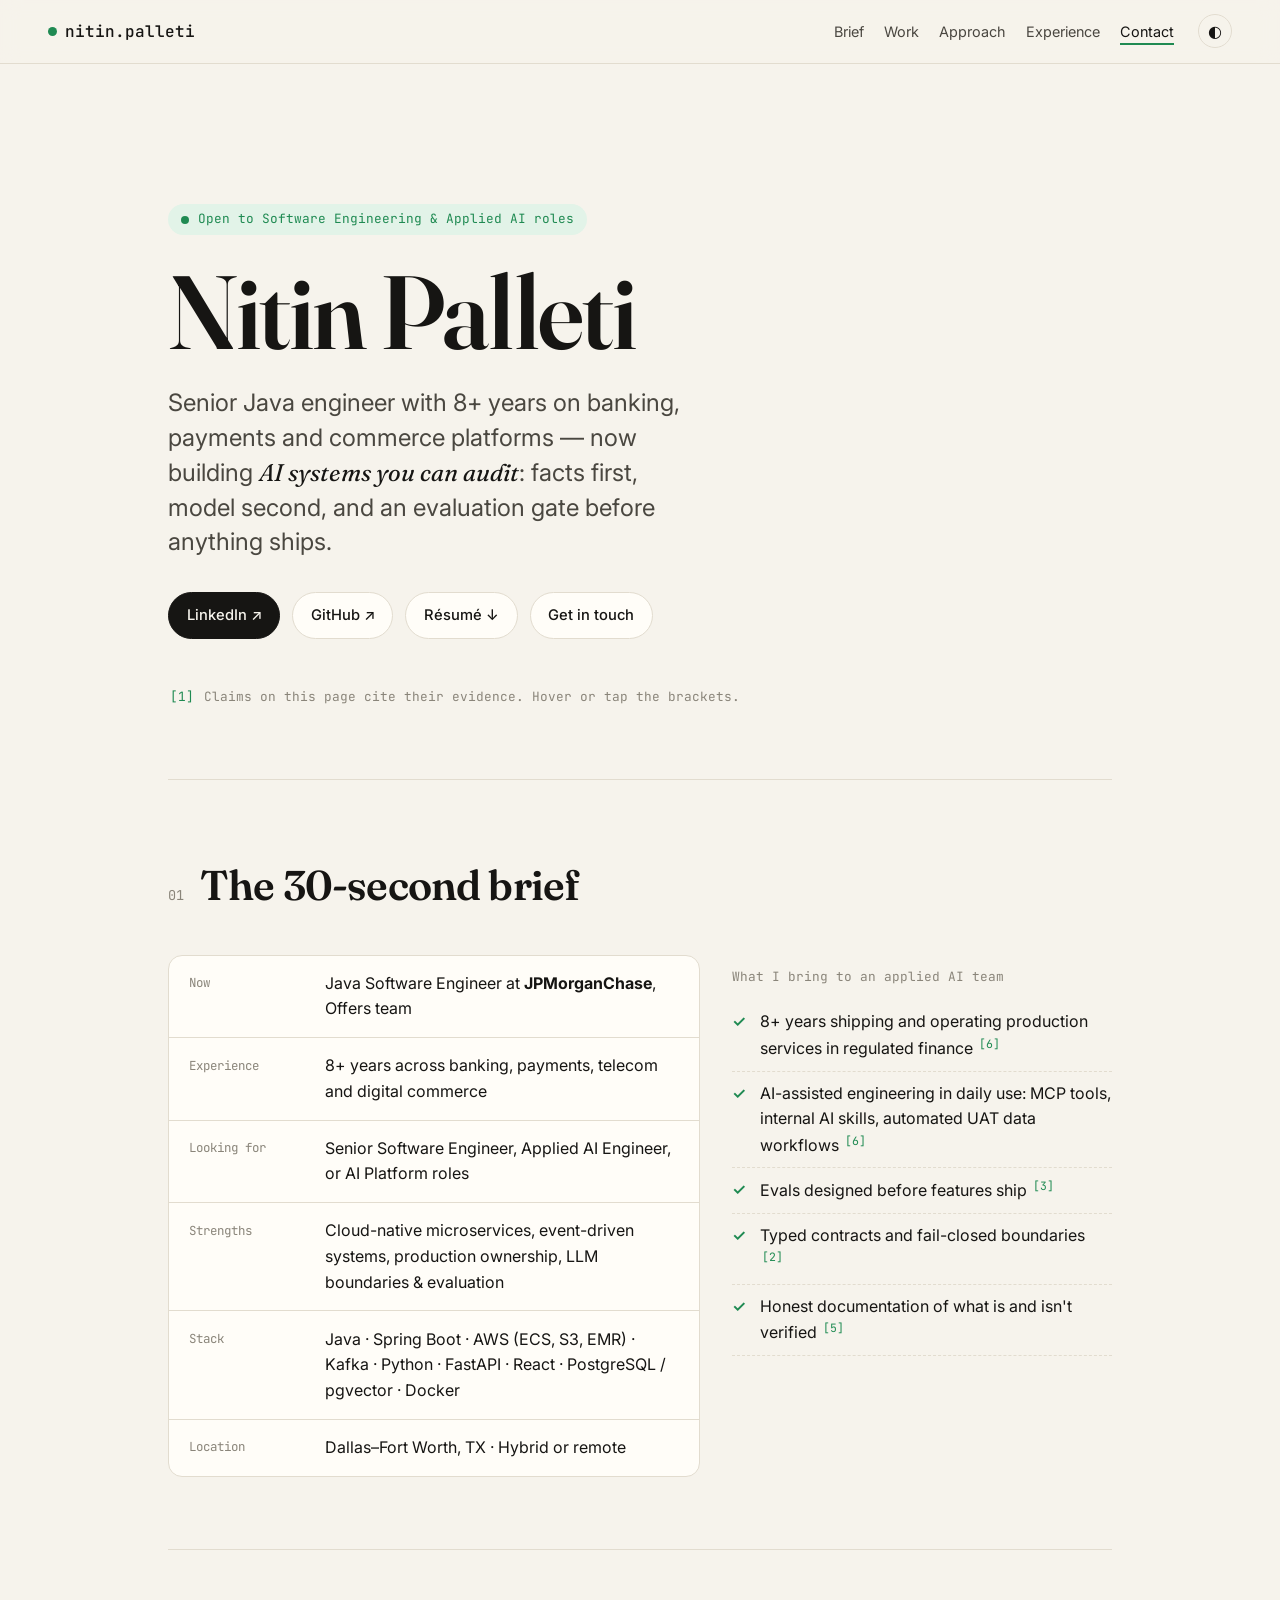
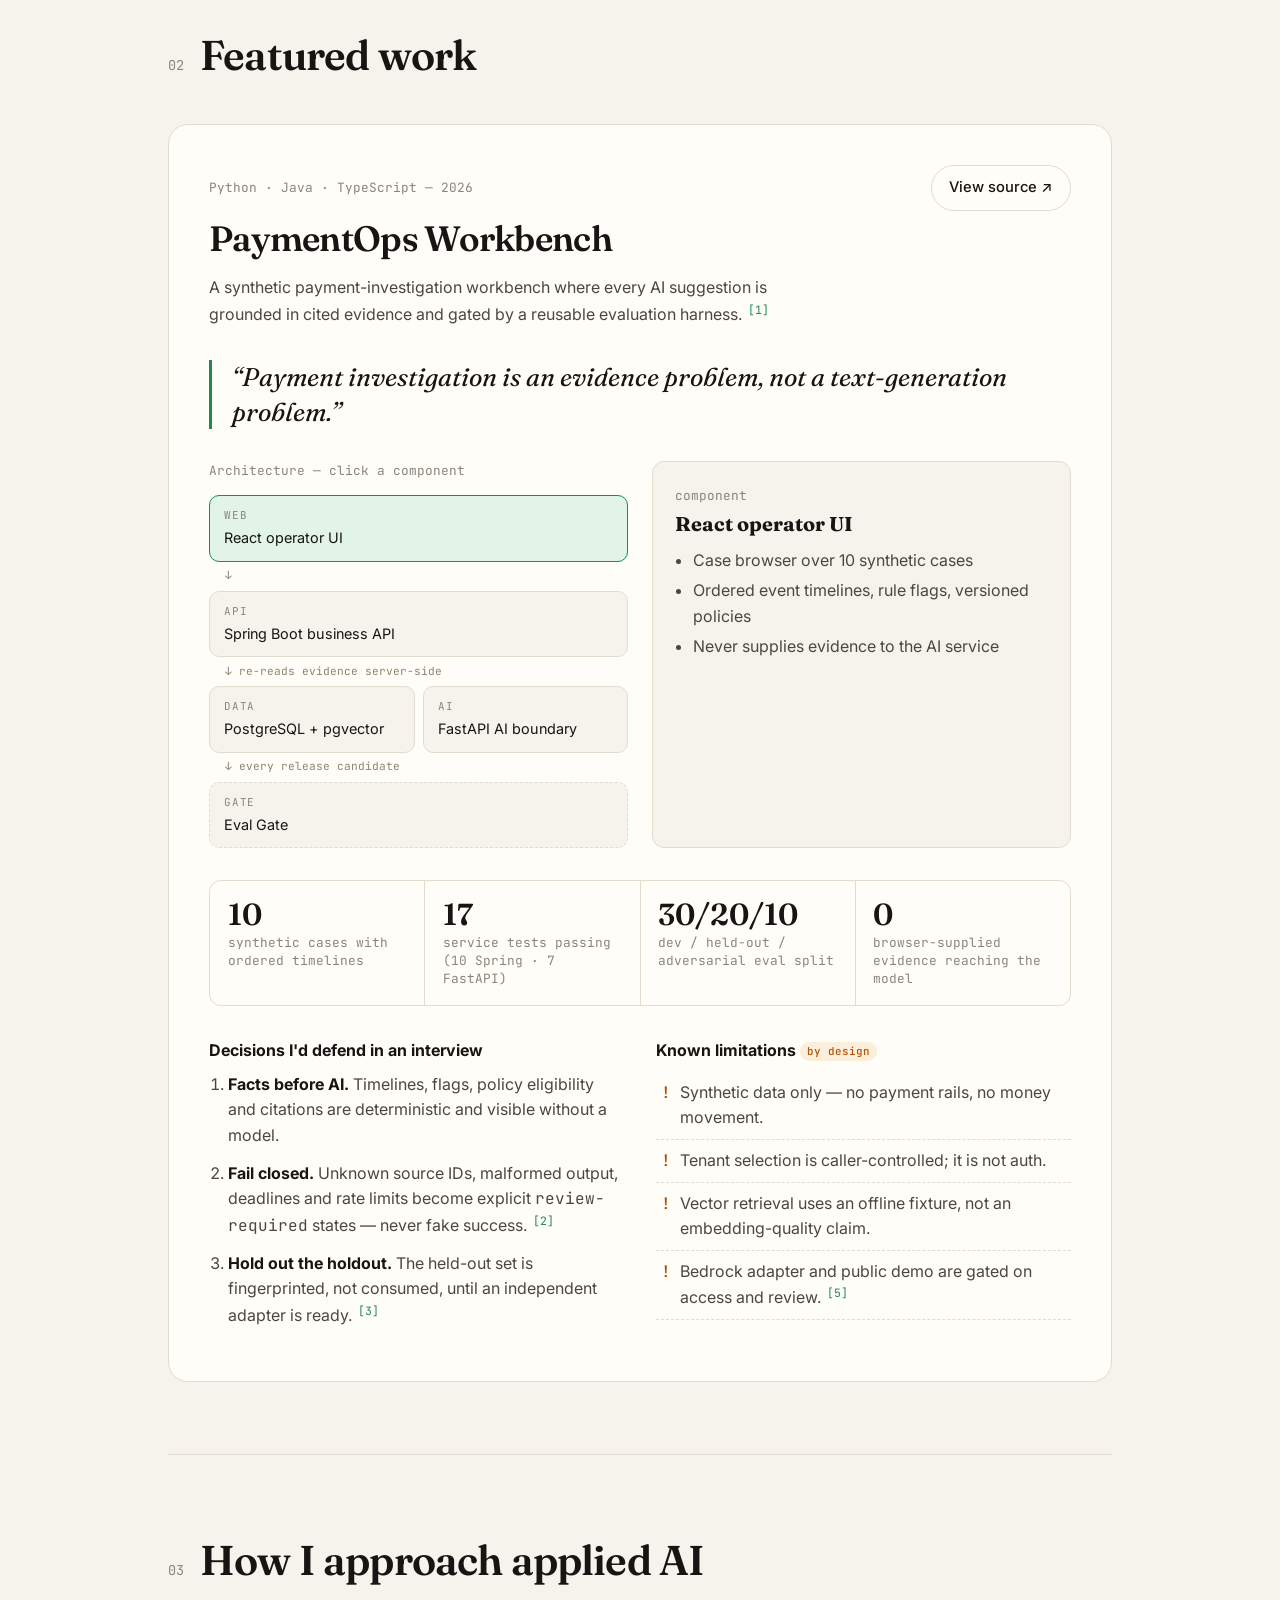
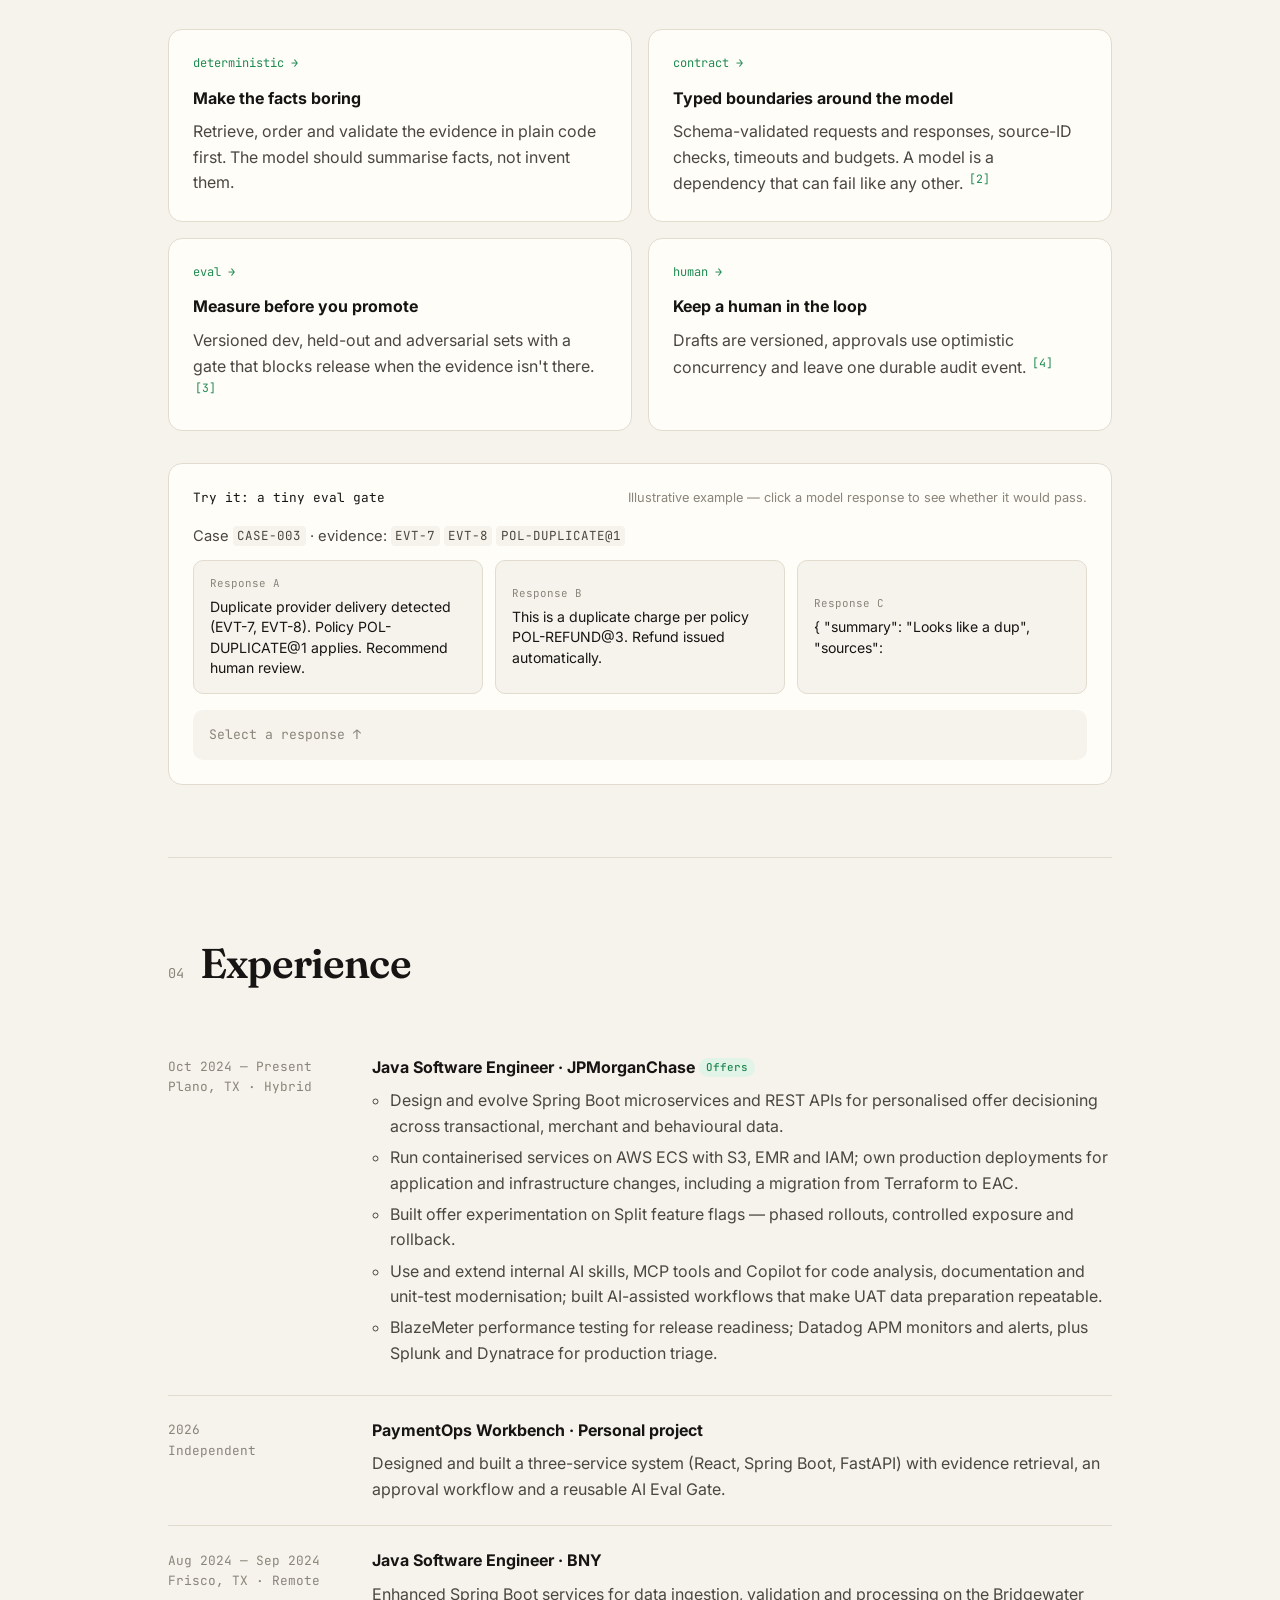
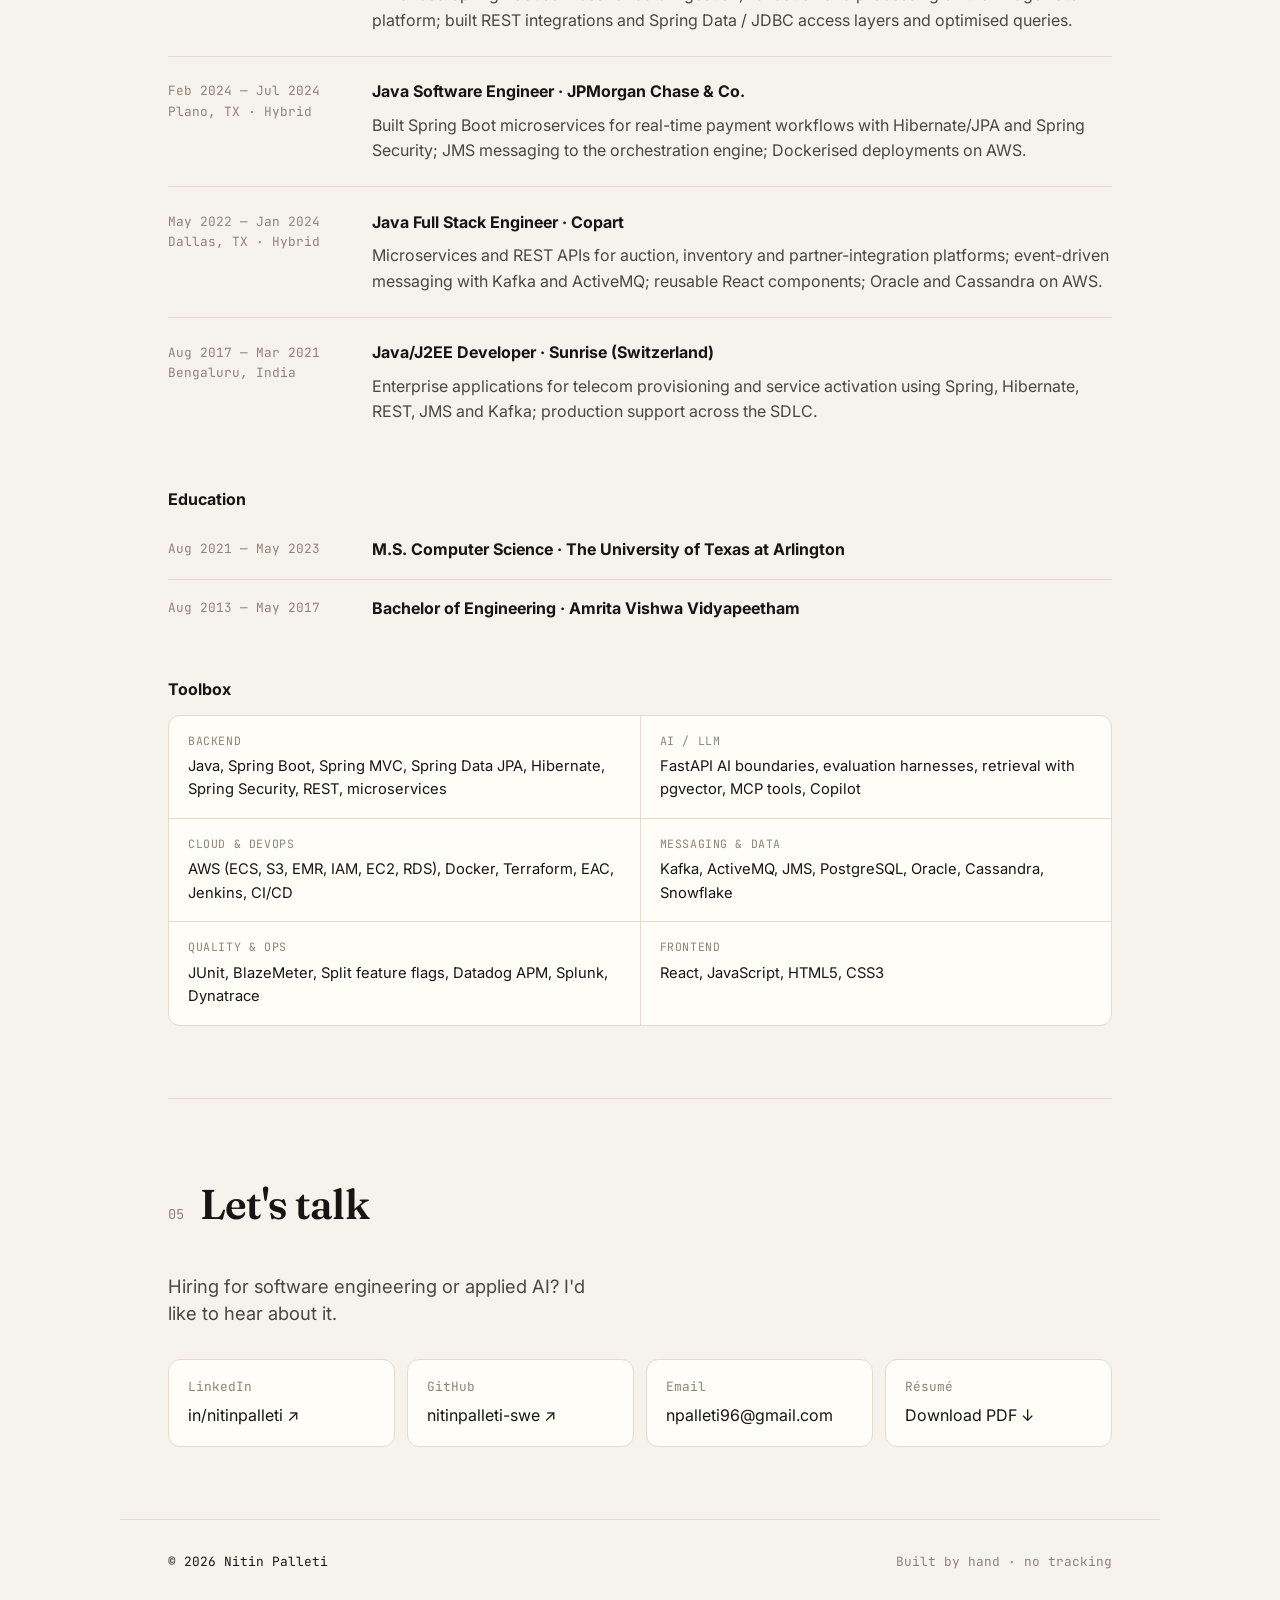
==== portfolio/index.html @ eaa18e77 "Step 1: FastAPI scaffold serving the portfolio" ====
<!doctype html>
<html lang="en">
<head>
  <meta charset="utf-8" />
  <meta name="viewport" content="width=device-width, initial-scale=1" />
  <title>Nitin Palleti — Senior Software Engineer · Applied AI</title>
  <meta name="description" content="Nitin Palleti — senior Java engineer (8+ years, banking and payments) building evidence-grounded, evaluated AI systems." />
  <link rel="preconnect" href="https://fonts.googleapis.com" />
  <link rel="preconnect" href="https://fonts.gstatic.com" crossorigin />
  <link href="https://fonts.googleapis.com/css2?family=Fraunces:opsz,wght@9..144,400;9..144,600&family=Inter:wght@400;500;600&family=JetBrains+Mono:wght@400;500&display=swap" rel="stylesheet" />
  <link rel="stylesheet" href="styles.css" />
  <link rel="icon" href="data:image/svg+xml,<svg xmlns='http://www.w3.org/2000/svg' viewBox='0 0 32 32'><rect width='32' height='32' rx='7' fill='%23161513'/><text x='16' y='22' font-family='monospace' font-size='15' text-anchor='middle' fill='%2357c785'>np</text></svg>" />
</head>
<body>
  <header class="topbar">
    <a class="brand" href="#top"><span class="dot"></span>nitin.palleti</a>
    <nav class="nav">
      <a href="#brief">Brief</a>
      <a href="#work">Work</a>
      <a href="#approach">Approach</a>
      <a href="#experience">Experience</a>
      <a href="#contact">Contact</a>
    </nav>
    <button class="theme" id="themeBtn" aria-label="Toggle colour theme">◐</button>
  </header>

  <main id="top">
    <!-- ───────── HERO ───────── -->
    <section class="hero">
      <p class="eyebrow mono"><span class="pulse"></span> Open to Software Engineering &amp; Applied AI roles</p>
      <h1>Nitin Palleti</h1>
      <p class="lede">
        Senior Java engineer with 8+ years on banking, payments and commerce platforms —
        now building <em>AI systems you can audit</em>: facts first, model second,
        and an evaluation gate before anything ships.
      </p>
      <div class="cta">
        <a class="btn primary" href="https://www.linkedin.com/in/nitinpalleti/" target="_blank" rel="noopener">LinkedIn ↗</a>
        <a class="btn" href="https://github.com/nitinpalleti-swe" target="_blank" rel="noopener">GitHub ↗</a>
        <a class="btn" href="resume.pdf" target="_blank" rel="noopener">Résumé ↓</a>
        <a class="btn" href="#contact">Get in touch</a>
      </div>

      <div class="claims-note mono">
        <span class="cite-demo">[1]</span> Claims on this page cite their evidence. Hover or tap the brackets.
      </div>
    </section>

    <!-- ───────── RECRUITER BRIEF ───────── -->
    <section id="brief" class="block">
      <div class="block-head">
        <span class="num mono">01</span>
        <h2>The 30-second brief</h2>
      </div>
      <div class="brief">
        <dl>
          <div><dt>Now</dt><dd>Java Software Engineer at <strong>JPMorganChase</strong>, Offers team</dd></div>
          <div><dt>Experience</dt><dd>8+ years across banking, payments, telecom and digital commerce</dd></div>
          <div><dt>Looking for</dt><dd>Senior Software Engineer, Applied AI Engineer, or AI Platform roles</dd></div>
          <div><dt>Strengths</dt><dd>Cloud-native microservices, event-driven systems, production ownership, LLM boundaries &amp; evaluation</dd></div>
          <div><dt>Stack</dt><dd>Java · Spring Boot · AWS (ECS, S3, EMR) · Kafka · Python · FastAPI · React · PostgreSQL / pgvector · Docker</dd></div>
          <div><dt>Location</dt><dd>Dallas–Fort Worth, TX · Hybrid or remote</dd></div>
        </dl>
        <div class="brief-side">
          <p class="mono small muted">What I bring to an applied AI team</p>
          <ul class="checks">
            <li>8+ years shipping and operating production services in regulated finance <a class="cite" data-cite="6">[6]</a></li>
            <li>AI-assisted engineering in daily use: MCP tools, internal AI skills, automated UAT data workflows <a class="cite" data-cite="6">[6]</a></li>
            <li>Evals designed before features ship <a class="cite" data-cite="3">[3]</a></li>
            <li>Typed contracts and fail-closed boundaries <a class="cite" data-cite="2">[2]</a></li>
            <li>Honest documentation of what is and isn't verified <a class="cite" data-cite="5">[5]</a></li>
          </ul>
        </div>
      </div>
    </section>

    <!-- ───────── FEATURED WORK ───────── -->
    <section id="work" class="block">
      <div class="block-head">
        <span class="num mono">02</span>
        <h2>Featured work</h2>
      </div>

      <article class="project">
        <div class="project-top">
          <div>
            <p class="mono small muted">Python · Java · TypeScript — 2026</p>
            <h3>PaymentOps Workbench</h3>
            <p class="project-sub">
              A synthetic payment-investigation workbench where every AI suggestion is grounded
              in cited evidence and gated by a reusable evaluation harness.
              <a class="cite" data-cite="1">[1]</a>
            </p>
          </div>
          <a class="btn" href="https://github.com/nitinpalleti-swe/paymentops-workbench" target="_blank" rel="noopener">View source ↗</a>
        </div>

        <blockquote class="pull">
          “Payment investigation is an evidence problem, not a text-generation problem.”
        </blockquote>

        <!-- Interactive architecture -->
        <div class="arch">
          <div class="arch-diagram" role="tablist" aria-label="Architecture components">
            <p class="mono small muted arch-label">Architecture — click a component</p>
            <button class="node active" data-node="ui" role="tab"><span class="mono k">web</span>React operator UI</button>
            <span class="wire" aria-hidden="true">↓</span>
            <button class="node" data-node="api" role="tab"><span class="mono k">api</span>Spring Boot business API</button>
            <span class="wire" aria-hidden="true">↓ re-reads evidence server-side</span>
            <div class="pair">
              <button class="node" data-node="db" role="tab"><span class="mono k">data</span>PostgreSQL + pgvector</button>
              <button class="node" data-node="ai" role="tab"><span class="mono k">ai</span>FastAPI AI boundary</button>
            </div>
            <span class="wire" aria-hidden="true">↓ every release candidate</span>
            <button class="node gate" data-node="eval" role="tab"><span class="mono k">gate</span>Eval Gate</button>
          </div>
          <div class="arch-detail" id="archDetail" aria-live="polite"></div>
        </div>

        <!-- Metrics -->
        <div class="metrics">
          <div class="metric"><span class="big">10</span><span class="mono small">synthetic cases with ordered timelines</span></div>
          <div class="metric"><span class="big">17</span><span class="mono small">service tests passing (10 Spring · 7 FastAPI)</span></div>
          <div class="metric"><span class="big">30/20/10</span><span class="mono small">dev / held-out / adversarial eval split</span></div>
          <div class="metric"><span class="big">0</span><span class="mono small">browser-supplied evidence reaching the model</span></div>
        </div>

        <div class="two-col">
          <div>
            <h4>Decisions I'd defend in an interview</h4>
            <ol class="decisions">
              <li><strong>Facts before AI.</strong> Timelines, flags, policy eligibility and citations are deterministic and visible without a model.</li>
              <li><strong>Fail closed.</strong> Unknown source IDs, malformed output, deadlines and rate limits become explicit <span class="mono">review-required</span> states — never fake success. <a class="cite" data-cite="2">[2]</a></li>
              <li><strong>Hold out the holdout.</strong> The held-out set is fingerprinted, not consumed, until an independent adapter is ready. <a class="cite" data-cite="3">[3]</a></li>
            </ol>
          </div>
          <div>
            <h4>Known limitations <span class="tag">by design</span></h4>
            <ul class="limits">
              <li>Synthetic data only — no payment rails, no money movement.</li>
              <li>Tenant selection is caller-controlled; it is not auth.</li>
              <li>Vector retrieval uses an offline fixture, not an embedding-quality claim.</li>
              <li>Bedrock adapter and public demo are gated on access and review. <a class="cite" data-cite="5">[5]</a></li>
            </ul>
          </div>
        </div>
      </article>
    </section>

    <!-- ───────── APPROACH ───────── -->
    <section id="approach" class="block">
      <div class="block-head">
        <span class="num mono">03</span>
        <h2>How I approach applied AI</h2>
      </div>
      <div class="principles">
        <div class="principle">
          <span class="mono step">deterministic → </span>
          <h4>Make the facts boring</h4>
          <p>Retrieve, order and validate the evidence in plain code first. The model should summarise facts, not invent them.</p>
        </div>
        <div class="principle">
          <span class="mono step">contract → </span>
          <h4>Typed boundaries around the model</h4>
          <p>Schema-validated requests and responses, source-ID checks, timeouts and budgets. A model is a dependency that can fail like any other. <a class="cite" data-cite="2">[2]</a></p>
        </div>
        <div class="principle">
          <span class="mono step">eval → </span>
          <h4>Measure before you promote</h4>
          <p>Versioned dev, held-out and adversarial sets with a gate that blocks release when the evidence isn't there. <a class="cite" data-cite="3">[3]</a></p>
        </div>
        <div class="principle">
          <span class="mono step">human → </span>
          <h4>Keep a human in the loop</h4>
          <p>Drafts are versioned, approvals use optimistic concurrency and leave one durable audit event. <a class="cite" data-cite="4">[4]</a></p>
        </div>
      </div>

      <div class="gate-demo">
        <div class="gate-head">
          <p class="mono small">Try it: a tiny eval gate</p>
          <p class="small muted">Illustrative example — click a model response to see whether it would pass.</p>
        </div>
        <div class="gate-cases" id="gateCases"></div>
        <div class="gate-result mono" id="gateResult">Select a response ↑</div>
      </div>
    </section>

    <!-- ───────── EXPERIENCE ───────── -->
    <section id="experience" class="block">
      <div class="block-head">
        <span class="num mono">04</span>
        <h2>Experience</h2>
      </div>
      <ol class="timeline">
        <li>
          <span class="when mono">Oct 2024 — Present<br><span class="muted">Plano, TX · Hybrid</span></span>
          <div>
            <h4>Java Software Engineer · JPMorganChase <span class="role-tag">Offers</span></h4>
            <ul class="bullets">
              <li>Design and evolve Spring Boot microservices and REST APIs for personalised offer decisioning across transactional, merchant and behavioural data.</li>
              <li>Run containerised services on AWS ECS with S3, EMR and IAM; own production deployments for application and infrastructure changes, including a migration from Terraform to EAC.</li>
              <li>Built offer experimentation on Split feature flags — phased rollouts, controlled exposure and rollback.</li>
              <li>Use and extend internal AI skills, MCP tools and Copilot for code analysis, documentation and unit-test modernisation; built AI-assisted workflows that make UAT data preparation repeatable.</li>
              <li>BlazeMeter performance testing for release readiness; Datadog APM monitors and alerts, plus Splunk and Dynatrace for production triage.</li>
            </ul>
          </div>
        </li>
        <li>
          <span class="when mono">2026<br><span class="muted">Independent</span></span>
          <div>
            <h4>PaymentOps Workbench · Personal project</h4>
            <p>Designed and built a three-service system (React, Spring Boot, FastAPI) with evidence retrieval, an approval workflow and a reusable AI Eval Gate.</p>
          </div>
        </li>
        <li>
          <span class="when mono">Aug 2024 — Sep 2024<br><span class="muted">Frisco, TX · Remote</span></span>
          <div>
            <h4>Java Software Engineer · BNY</h4>
            <p>Enhanced Spring Boot services for data ingestion, validation and processing on the Bridgewater platform; built REST integrations and Spring Data / JDBC access layers and optimised queries.</p>
          </div>
        </li>
        <li>
          <span class="when mono">Feb 2024 — Jul 2024<br><span class="muted">Plano, TX · Hybrid</span></span>
          <div>
            <h4>Java Software Engineer · JPMorgan Chase &amp; Co.</h4>
            <p>Built Spring Boot microservices for real-time payment workflows with Hibernate/JPA and Spring Security; JMS messaging to the orchestration engine; Dockerised deployments on AWS.</p>
          </div>
        </li>
        <li>
          <span class="when mono">May 2022 — Jan 2024<br><span class="muted">Dallas, TX · Hybrid</span></span>
          <div>
            <h4>Java Full Stack Engineer · Copart</h4>
            <p>Microservices and REST APIs for auction, inventory and partner-integration platforms; event-driven messaging with Kafka and ActiveMQ; reusable React components; Oracle and Cassandra on AWS.</p>
          </div>
        </li>
        <li>
          <span class="when mono">Aug 2017 — Mar 2021<br><span class="muted">Bengaluru, India</span></span>
          <div>
            <h4>Java/J2EE Developer · Sunrise (Switzerland)</h4>
            <p>Enterprise applications for telecom provisioning and service activation using Spring, Hibernate, REST, JMS and Kafka; production support across the SDLC.</p>
          </div>
        </li>
      </ol>

      <div class="toolbox edu">
        <h4>Education</h4>
        <ol class="timeline">
          <li>
            <span class="when mono">Aug 2021 — May 2023</span>
            <div>
              <h4>M.S. Computer Science · The University of Texas at Arlington</h4>
            </div>
          </li>
          <li>
            <span class="when mono">Aug 2013 — May 2017</span>
            <div>
              <h4>Bachelor of Engineering · Amrita Vishwa Vidyapeetham</h4>
            </div>
          </li>
        </ol>
      </div>

      <div class="toolbox">
        <h4>Toolbox</h4>
        <dl>
          <div><dt>Backend</dt><dd>Java, Spring Boot, Spring MVC, Spring Data JPA, Hibernate, Spring Security, REST, microservices</dd></div>
          <div><dt>AI / LLM</dt><dd>FastAPI AI boundaries, evaluation harnesses, retrieval with pgvector, MCP tools, Copilot</dd></div>
          <div><dt>Cloud &amp; DevOps</dt><dd>AWS (ECS, S3, EMR, IAM, EC2, RDS), Docker, Terraform, EAC, Jenkins, CI/CD</dd></div>
          <div><dt>Messaging &amp; data</dt><dd>Kafka, ActiveMQ, JMS, PostgreSQL, Oracle, Cassandra, Snowflake</dd></div>
          <div><dt>Quality &amp; ops</dt><dd>JUnit, BlazeMeter, Split feature flags, Datadog APM, Splunk, Dynatrace</dd></div>
          <div><dt>Frontend</dt><dd>React, JavaScript, HTML5, CSS3</dd></div>
        </dl>
      </div>
    </section>

    <!-- ───────── CONTACT ───────── -->
    <section id="contact" class="block contact">
      <div class="block-head">
        <span class="num mono">05</span>
        <h2>Let's talk</h2>
      </div>
      <p class="lede small-lede">Hiring for software engineering or applied AI? I'd like to hear about it.</p>
      <div class="contact-grid">
        <a class="contact-card" href="https://www.linkedin.com/in/nitinpalleti/" target="_blank" rel="noopener">
          <span class="mono small muted">LinkedIn</span><span>in/nitinpalleti ↗</span>
        </a>
        <a class="contact-card" href="https://github.com/nitinpalleti-swe" target="_blank" rel="noopener">
          <span class="mono small muted">GitHub</span><span>nitinpalleti-swe ↗</span>
        </a>
        <a class="contact-card" href="mailto:npalleti96@gmail.com">
          <span class="mono small muted">Email</span><span>npalleti96@gmail.com</span>
        </a>
        <a class="contact-card" href="resume.pdf" target="_blank" rel="noopener">
          <span class="mono small muted">Résumé</span><span>Download PDF ↓</span>
        </a>
      </div>
    </section>
  </main>

  <footer class="foot mono small">
    <span>© 2026 Nitin Palleti</span>
    <span class="muted">Built by hand · no tracking</span>
  </footer>

  <!-- citation popover -->
  <div class="pop" id="pop" role="tooltip" hidden></div>

  <script src="main.js"></script>
</body>
</html>
---- portfolio/styles.css ----
:root {
  --bg: #f6f3ec;
  --surface: #fffdf8;
  --ink: #161513;
  --ink-2: #4a4740;
  --muted: #8a857a;
  --line: #e2dccf;
  --accent: #1f8a52;
  --accent-soft: #e2f3e8;
  --warn: #b45309;
  --warn-soft: #fbeedb;
  --fail: #b42318;
  --fail-soft: #fbe4e1;
  --serif: "Fraunces", Georgia, serif;
  --sans: "Inter", system-ui, -apple-system, sans-serif;
  --mono: "JetBrains Mono", ui-monospace, Menlo, monospace;
  --radius: 14px;
  color-scheme: light;
}
@media (prefers-color-scheme: dark) {
  :root:not([data-theme="light"]) {
    --bg: #11110f; --surface: #1a1a17; --ink: #f1ede4; --ink-2: #c4beb1; --muted: #8b867b;
    --line: #2c2b27; --accent: #57c785; --accent-soft: #15301f; --warn: #f0a24b; --warn-soft: #33240f;
    --fail: #f2766a; --fail-soft: #3a1714; color-scheme: dark;
  }
}
:root[data-theme="dark"] {
  --bg: #11110f; --surface: #1a1a17; --ink: #f1ede4; --ink-2: #c4beb1; --muted: #8b867b;
  --line: #2c2b27; --accent: #57c785; --accent-soft: #15301f; --warn: #f0a24b; --warn-soft: #33240f;
  --fail: #f2766a; --fail-soft: #3a1714; color-scheme: dark;
}

* { box-sizing: border-box; }
html { scroll-behavior: smooth; scroll-padding-top: 80px; }
body {
  margin: 0; background: var(--bg); color: var(--ink);
  font: 16px/1.6 var(--sans); -webkit-font-smoothing: antialiased;
}
a { color: inherit; }
.mono { font-family: var(--mono); }
.small { font-size: 0.8rem; }
.muted { color: var(--muted); }
h1, h2, h3 { font-family: var(--serif); font-weight: 600; letter-spacing: -0.02em; margin: 0; }
h4 { margin: 0 0 .5rem; font-size: 1rem; }

/* top bar */
.topbar {
  position: sticky; top: 0; z-index: 10;
  display: flex; align-items: center; gap: 1.5rem;
  padding: .9rem clamp(16px, 4vw, 48px);
  background: color-mix(in srgb, var(--bg) 85%, transparent);
  backdrop-filter: blur(10px); border-bottom: 1px solid var(--line);
}
.brand { font-family: var(--mono); font-weight: 500; text-decoration: none; display: flex; align-items: center; gap: .5rem; }
.dot { width: 9px; height: 9px; border-radius: 50%; background: var(--accent); }
.nav { display: flex; gap: 1.25rem; margin-left: auto; font-size: .9rem; }
.nav a { text-decoration: none; color: var(--ink-2); }
.nav a:hover, .nav a.on { color: var(--ink); }
.nav a.on { text-decoration: underline; text-decoration-color: var(--accent); text-underline-offset: 6px; text-decoration-thickness: 2px; }
.theme { background: none; border: 1px solid var(--line); color: var(--ink); border-radius: 50%; width: 34px; height: 34px; cursor: pointer; font-size: 1rem; }

main { max-width: 1040px; margin: 0 auto; padding: 0 clamp(16px, 4vw, 48px); }

/* hero */
.hero { padding: clamp(64px, 12vw, 140px) 0 72px; }
.eyebrow { display: inline-flex; align-items: center; gap: .6rem; font-size: .8rem; color: var(--accent); background: var(--accent-soft); padding: .35rem .8rem; border-radius: 99px; margin: 0 0 1.75rem; }
.pulse { width: 8px; height: 8px; border-radius: 50%; background: var(--accent); box-shadow: 0 0 0 0 var(--accent); animation: pulse 2s infinite; }
@keyframes pulse { 70% { box-shadow: 0 0 0 8px transparent; } 100% { box-shadow: 0 0 0 0 transparent; } }
.hero h1 { font-size: clamp(3rem, 9vw, 6.5rem); line-height: .95; }
.lede { font-size: clamp(1.15rem, 2.4vw, 1.5rem); color: var(--ink-2); max-width: 36ch; margin: 1.5rem 0 2rem; line-height: 1.45; }
.lede em { font-family: var(--serif); font-style: italic; color: var(--ink); }
.small-lede { font-size: 1.15rem; margin-top: 0; }
.cta { display: flex; flex-wrap: wrap; gap: .75rem; }
.btn {
  display: inline-flex; align-items: center; padding: .65rem 1.1rem; border-radius: 99px;
  border: 1px solid var(--line); background: var(--surface); text-decoration: none; font-weight: 500; font-size: .92rem;
  transition: transform .15s, border-color .15s; white-space: nowrap;
}
.btn:hover { transform: translateY(-1px); border-color: var(--ink-2); }
.btn.primary { background: var(--ink); color: var(--bg); border-color: var(--ink); }
.claims-note { margin-top: 3rem; font-size: .8rem; color: var(--muted); }
.cite-demo, .cite {
  font-family: var(--mono); font-size: .72em; color: var(--accent); text-decoration: none;
  vertical-align: super; cursor: help; padding: 0 2px; border-radius: 4px;
}
.cite:hover, .cite:focus-visible { background: var(--accent-soft); outline: none; }
.cite-demo { vertical-align: baseline; font-size: 1em; }

/* blocks */
.block { padding: 72px 0; border-top: 1px solid var(--line); }
.block-head { display: flex; align-items: baseline; gap: 1rem; margin-bottom: 2.25rem; }
.block-head h2 { font-size: clamp(1.8rem, 4vw, 2.6rem); }
.num { color: var(--muted); font-size: .85rem; }

/* placeholders — visible locally so you know what to fill in */
.fill { background: var(--warn-soft); color: var(--warn); border-radius: 4px; padding: 0 .3em; outline: 1px dashed var(--warn); outline-offset: 1px; }

/* brief */
.brief { display: grid; grid-template-columns: 1.4fr 1fr; gap: 2rem; }
.brief dl { margin: 0; background: var(--surface); border: 1px solid var(--line); border-radius: var(--radius); }
.brief dl > div { display: grid; grid-template-columns: 120px 1fr; gap: 1rem; padding: .95rem 1.25rem; border-bottom: 1px solid var(--line); }
.brief dl > div:last-child { border-bottom: 0; }
.brief dt { font-family: var(--mono); font-size: .78rem; color: var(--muted); padding-top: .15rem; }
.brief dd { margin: 0; }
.checks { list-style: none; padding: 0; margin: .75rem 0 0; }
.checks li { padding: .55rem 0 .55rem 1.75rem; position: relative; border-bottom: 1px dashed var(--line); }
.checks li::before { content: "✓"; position: absolute; left: 0; color: var(--accent); font-weight: 600; }

/* project */
.project { background: var(--surface); border: 1px solid var(--line); border-radius: calc(var(--radius) + 6px); padding: clamp(20px, 4vw, 40px); }
.project-top { display: flex; justify-content: space-between; gap: 1.5rem; align-items: flex-start; }
.project h3 { font-size: clamp(1.6rem, 3.5vw, 2.2rem); margin: .25rem 0 .5rem; }
.project-sub { color: var(--ink-2); max-width: 60ch; margin: 0; }
.pull { font-family: var(--serif); font-style: italic; font-size: clamp(1.2rem, 2.6vw, 1.6rem); margin: 2rem 0; padding-left: 1.25rem; border-left: 3px solid var(--accent); line-height: 1.35; }

.arch { display: grid; grid-template-columns: 1fr 1fr; gap: 1.5rem; margin: 2rem 0; }
.arch-diagram { display: flex; flex-direction: column; align-items: stretch; gap: .35rem; }
.arch-label { margin: 0 0 .5rem; }
.pair { display: grid; grid-template-columns: 1fr 1fr; gap: .5rem; }
.node {
  font: inherit; font-size: .9rem; text-align: left; cursor: pointer; color: var(--ink);
  background: var(--bg); border: 1px solid var(--line); border-radius: 10px; padding: .7rem .9rem;
  display: flex; flex-direction: column; gap: .1rem; transition: border-color .15s, background .15s;
}
.node .k { font-size: .68rem; color: var(--muted); text-transform: uppercase; letter-spacing: .06em; }
.node:hover { border-color: var(--ink-2); }
.node.active { border-color: var(--accent); background: var(--accent-soft); }
.node.gate { border-style: dashed; }
.wire { font-family: var(--mono); font-size: .7rem; color: var(--muted); padding-left: 1rem; }
.arch-detail { background: var(--bg); border: 1px solid var(--line); border-radius: 12px; padding: 1.25rem 1.4rem; align-self: stretch; }
.arch-detail h4 { font-family: var(--serif); font-size: 1.25rem; }
.arch-detail ul { padding-left: 1.1rem; margin: .5rem 0 0; color: var(--ink-2); }
.arch-detail li { margin: .3rem 0; }

.metrics { display: grid; grid-template-columns: repeat(4, 1fr); gap: 1px; background: var(--line); border: 1px solid var(--line); border-radius: 12px; overflow: hidden; margin: 2rem 0; }
.metric { background: var(--surface); padding: 1.1rem; display: flex; flex-direction: column; gap: .3rem; }
.metric .big { font-family: var(--serif); font-size: 1.9rem; font-weight: 600; line-height: 1; }
.metric .small { color: var(--muted); line-height: 1.4; }

.two-col { display: grid; grid-template-columns: 1fr 1fr; gap: 2rem; }
.decisions { padding-left: 1.2rem; margin: 0; }
.decisions li { margin-bottom: .75rem; color: var(--ink-2); }
.decisions strong { color: var(--ink); }
.limits { list-style: none; padding: 0; margin: 0; }
.limits li { padding: .5rem 0 .5rem 1.5rem; position: relative; color: var(--ink-2); border-bottom: 1px dashed var(--line); }
.limits li::before { content: "!"; position: absolute; left: .3rem; color: var(--warn); font-family: var(--mono); font-weight: 600; }
.tag { font-family: var(--mono); font-size: .68rem; font-weight: 500; background: var(--warn-soft); color: var(--warn); padding: .15rem .45rem; border-radius: 99px; vertical-align: middle; }

.next-slot { margin-top: 1.25rem; border: 1.5px dashed var(--line); border-radius: var(--radius); padding: 1.25rem 1.5rem; color: var(--ink-2); }
.next-slot p { margin: .3rem 0 0; }

/* principles */
.principles { display: grid; grid-template-columns: repeat(2, 1fr); gap: 1rem; }
.principle { background: var(--surface); border: 1px solid var(--line); border-radius: var(--radius); padding: 1.5rem; }
.principle p { margin: 0; color: var(--ink-2); }
.step { font-size: .75rem; color: var(--accent); display: block; margin-bottom: .75rem; }

.gate-demo { margin-top: 2rem; border: 1px solid var(--line); border-radius: var(--radius); background: var(--surface); padding: 1.5rem; }
.gate-head { display: flex; justify-content: space-between; flex-wrap: wrap; gap: .5rem; align-items: baseline; }
.gate-head p { margin: 0; }
.gate-q { margin: 1rem 0 .75rem; font-size: .92rem; color: var(--ink-2); }
.gate-q code { font-family: var(--mono); font-size: .85em; background: var(--bg); padding: .1em .35em; border-radius: 4px; }
.gate-cases { display: grid; grid-template-columns: repeat(3, 1fr); gap: .75rem; }
.case {
  font: inherit; font-size: .88rem; text-align: left; cursor: pointer; color: var(--ink);
  background: var(--bg); border: 1px solid var(--line); border-radius: 10px; padding: .9rem 1rem; line-height: 1.45;
}
.case:hover { border-color: var(--ink-2); }
.case.sel { border-color: var(--ink); }
.case .mono { display: block; font-size: .68rem; color: var(--muted); margin-bottom: .35rem; }
.gate-result { margin-top: 1rem; padding: .9rem 1rem; border-radius: 10px; background: var(--bg); font-size: .82rem; color: var(--muted); min-height: 3rem; }
.gate-result.pass { background: var(--accent-soft); color: var(--accent); }
.gate-result.fail { background: var(--fail-soft); color: var(--fail); }
.gate-result.review { background: var(--warn-soft); color: var(--warn); }

/* timeline */
.timeline { list-style: none; padding: 0; margin: 0; }
.timeline > li { display: grid; grid-template-columns: 180px 1fr; gap: 1.5rem; padding: 1.4rem 0; border-bottom: 1px solid var(--line); }
.timeline > li:last-child { border-bottom: 0; }
.when { font-size: .8rem; color: var(--muted); padding-top: .15rem; }
.timeline p { margin: 0; color: var(--ink-2); }

/* contact */
.contact-grid { display: grid; grid-template-columns: repeat(4, 1fr); gap: .75rem; }
.contact-card {
  display: flex; flex-direction: column; gap: .35rem; padding: 1.1rem 1.2rem; text-decoration: none;
  background: var(--surface); border: 1px solid var(--line); border-radius: 12px; transition: transform .15s, border-color .15s;
}
.contact-card:hover { transform: translateY(-2px); border-color: var(--ink-2); }

.foot { display: flex; justify-content: space-between; max-width: 1040px; margin: 0 auto; padding: 2rem clamp(16px, 4vw, 48px) 3rem; border-top: 1px solid var(--line); }

/* citation popover */
.pop {
  position: absolute; z-index: 50; max-width: 320px; background: var(--ink); color: var(--bg);
  padding: .8rem .95rem; border-radius: 10px; font-size: .82rem; line-height: 1.45; box-shadow: 0 10px 30px rgb(0 0 0 / .2);
}
.pop .mono { font-size: .7rem; opacity: .7; display: block; margin-bottom: .3rem; }
.pop a { color: inherit; text-decoration-color: var(--accent); }

/* reveal */
.reveal { opacity: 0; transform: translateY(14px); transition: opacity .6s ease, transform .6s ease; }
.reveal.in { opacity: 1; transform: none; }
@media (prefers-reduced-motion: reduce) {
  html { scroll-behavior: auto; }
  .reveal { opacity: 1; transform: none; transition: none; }
  .pulse { animation: none; }
}

/* responsive */
@media (max-width: 860px) {
  .brief, .arch, .two-col, .principles { grid-template-columns: 1fr; }
  .metrics, .contact-grid { grid-template-columns: repeat(2, 1fr); }
  .gate-cases { grid-template-columns: 1fr; }
}
@media (max-width: 640px) {
  .nav { display: none; }
  .theme { margin-left: auto; }
  .project-top { flex-direction: column; }
  .brief dl > div { grid-template-columns: 1fr; gap: .2rem; }
  .timeline > li { grid-template-columns: 1fr; gap: .4rem; }
  .pair { grid-template-columns: 1fr; }
}

/* experience details */
.bullets { margin: .4rem 0 0; padding-left: 1.1rem; color: var(--ink-2); }
.bullets li { margin: .35rem 0; }
.role-tag { font-family: var(--mono); font-size: .68rem; font-weight: 500; background: var(--accent-soft); color: var(--accent); padding: .15rem .45rem; border-radius: 99px; vertical-align: middle; }
.toolbox { margin-top: 2.5rem; }
.toolbox dl { margin: .75rem 0 0; display: grid; grid-template-columns: repeat(2, 1fr); gap: 1px; background: var(--line); border: 1px solid var(--line); border-radius: 12px; overflow: hidden; }
.toolbox dl > div { background: var(--surface); padding: 1rem 1.2rem; }
.toolbox dt { font-family: var(--mono); font-size: .72rem; color: var(--muted); text-transform: uppercase; letter-spacing: .05em; margin-bottom: .3rem; }
.toolbox dd { margin: 0; font-size: .92rem; }
@media (max-width: 640px) { .toolbox dl { grid-template-columns: 1fr; } }
.edu .timeline > li { padding: 1rem 0; }
.edu .timeline h4 { margin: 0; }
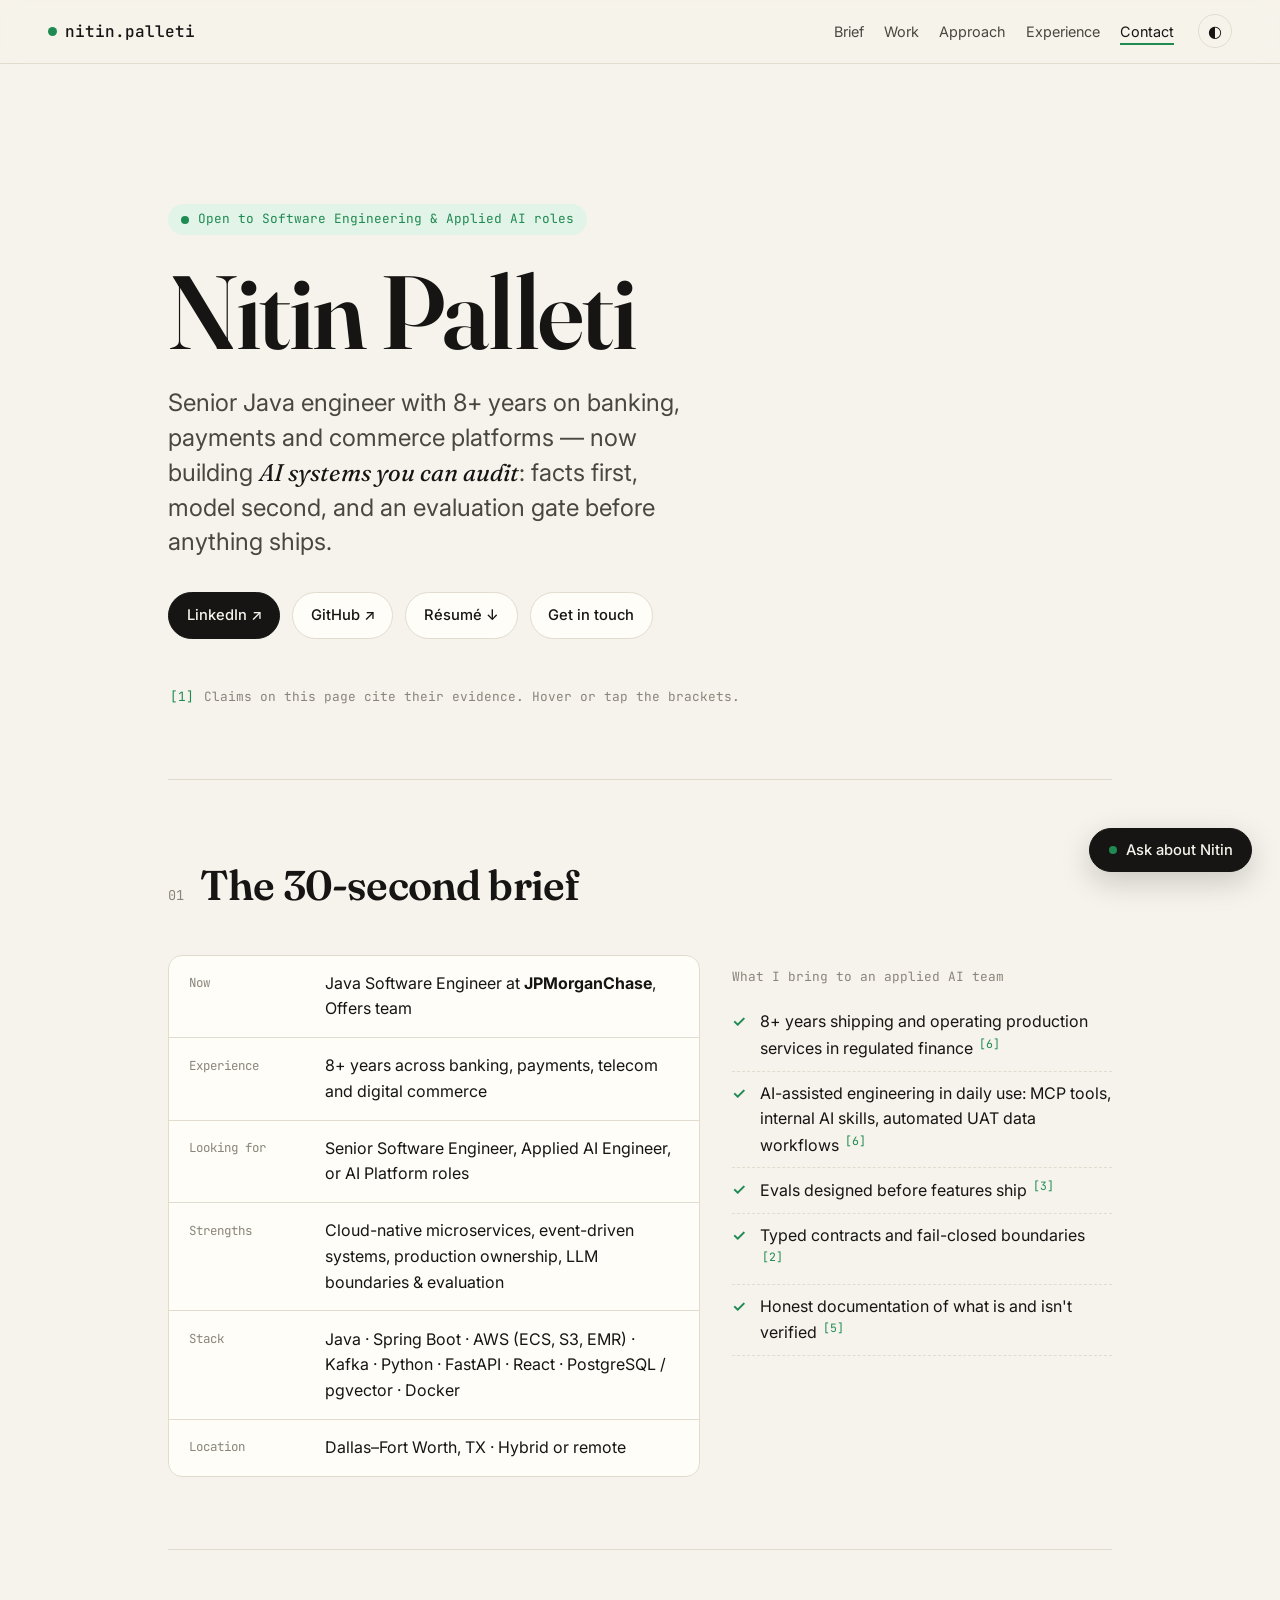
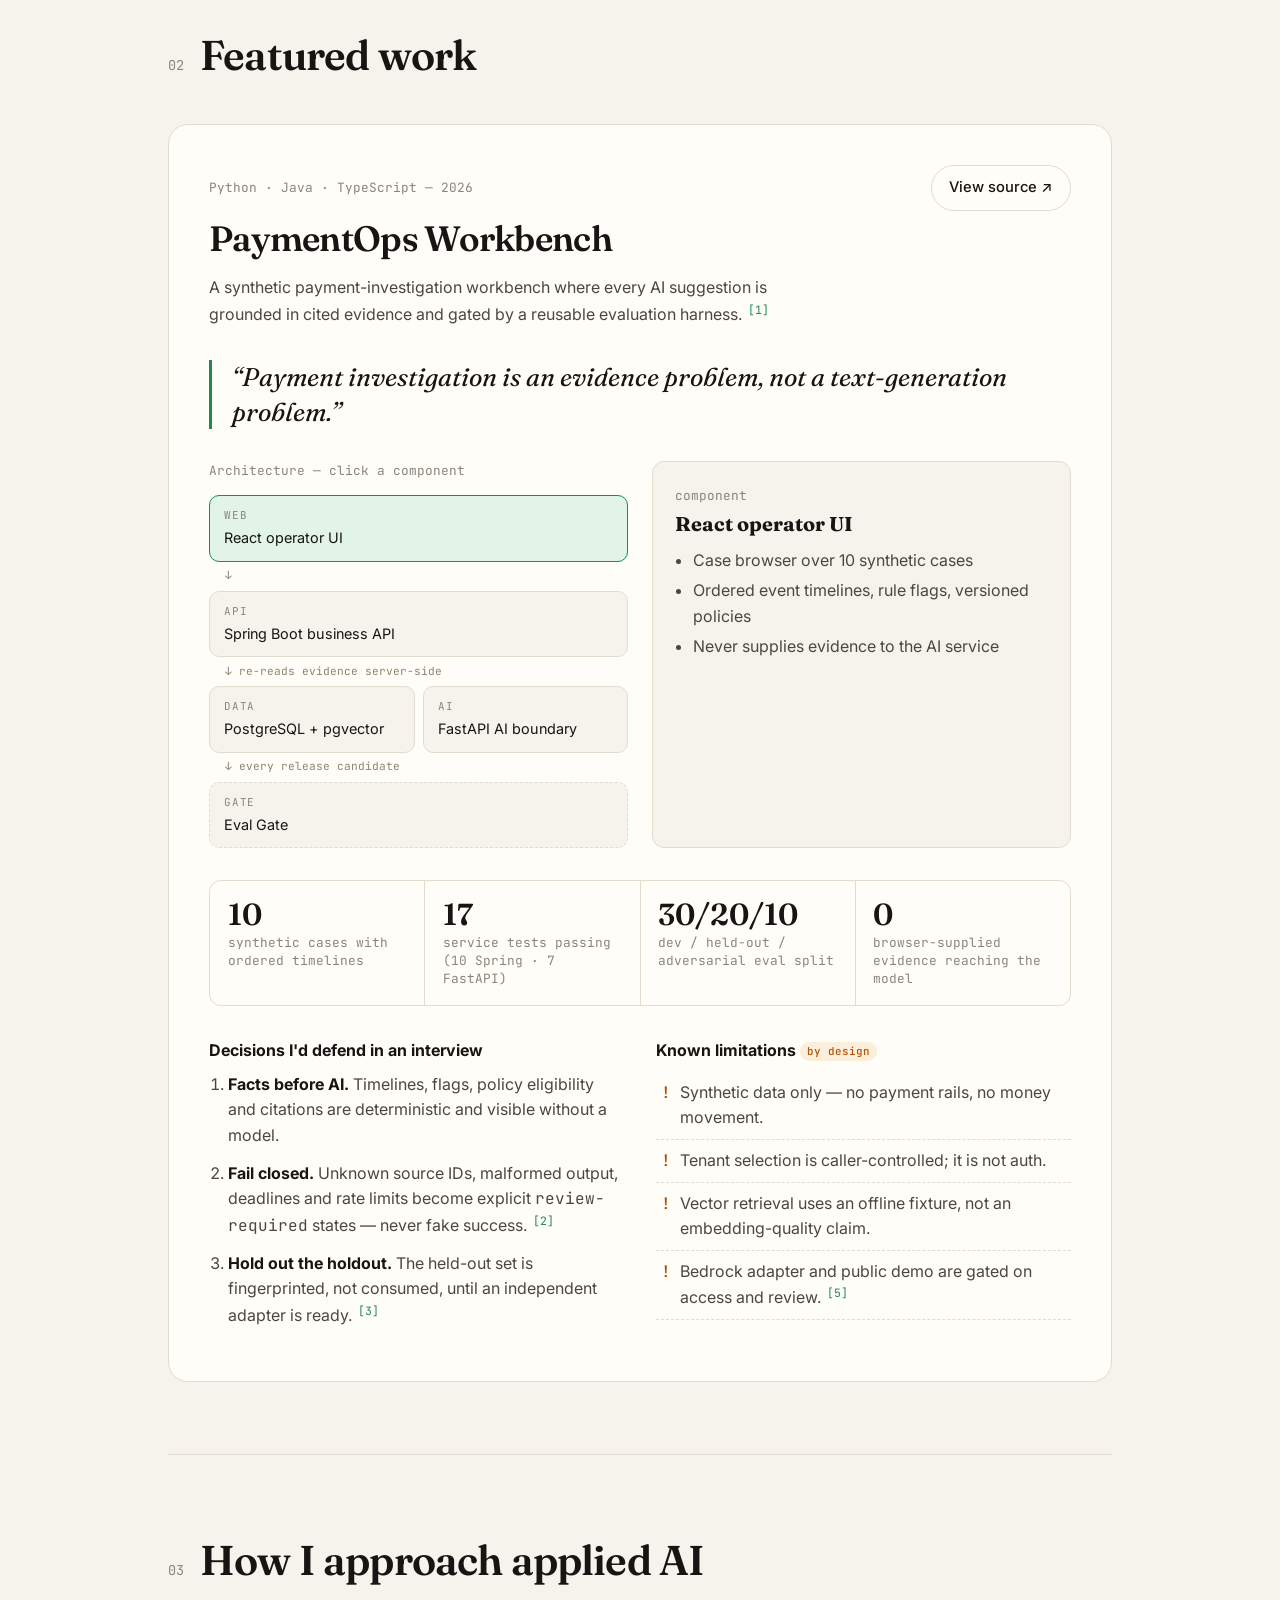
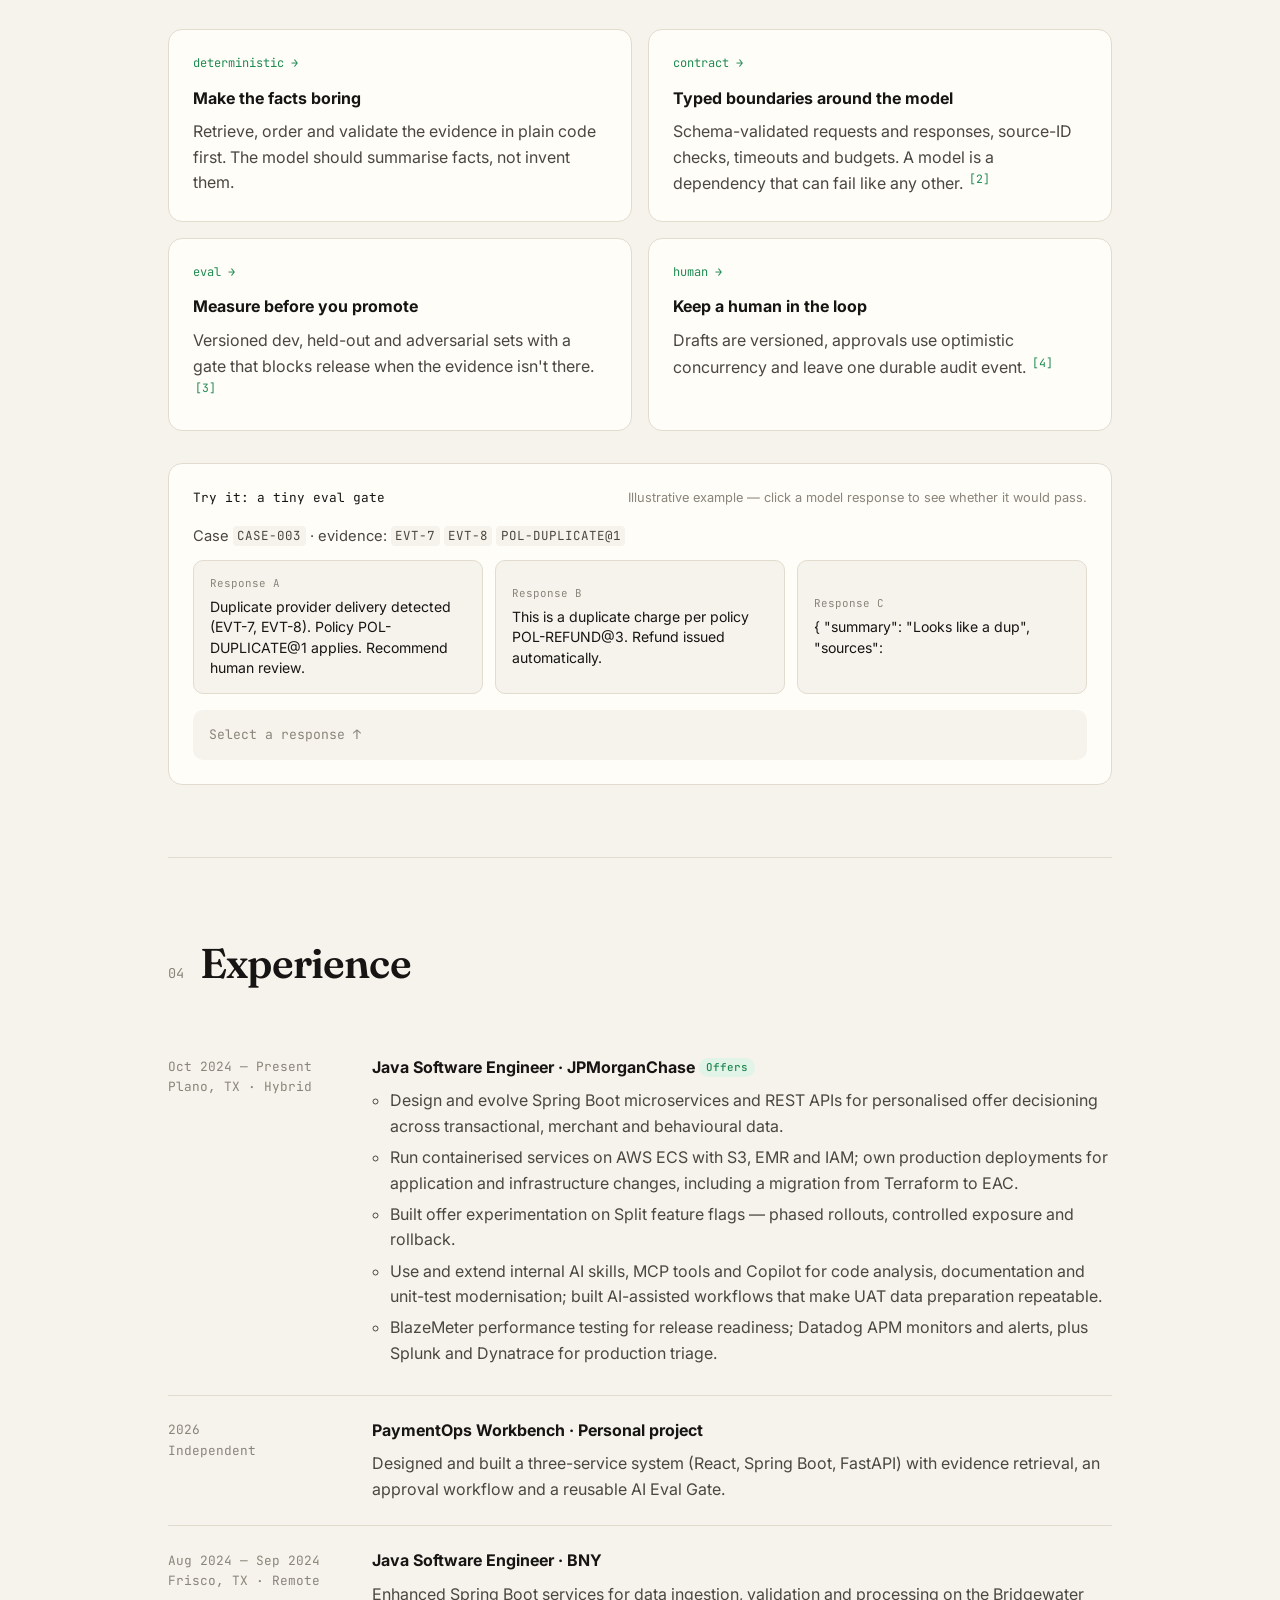
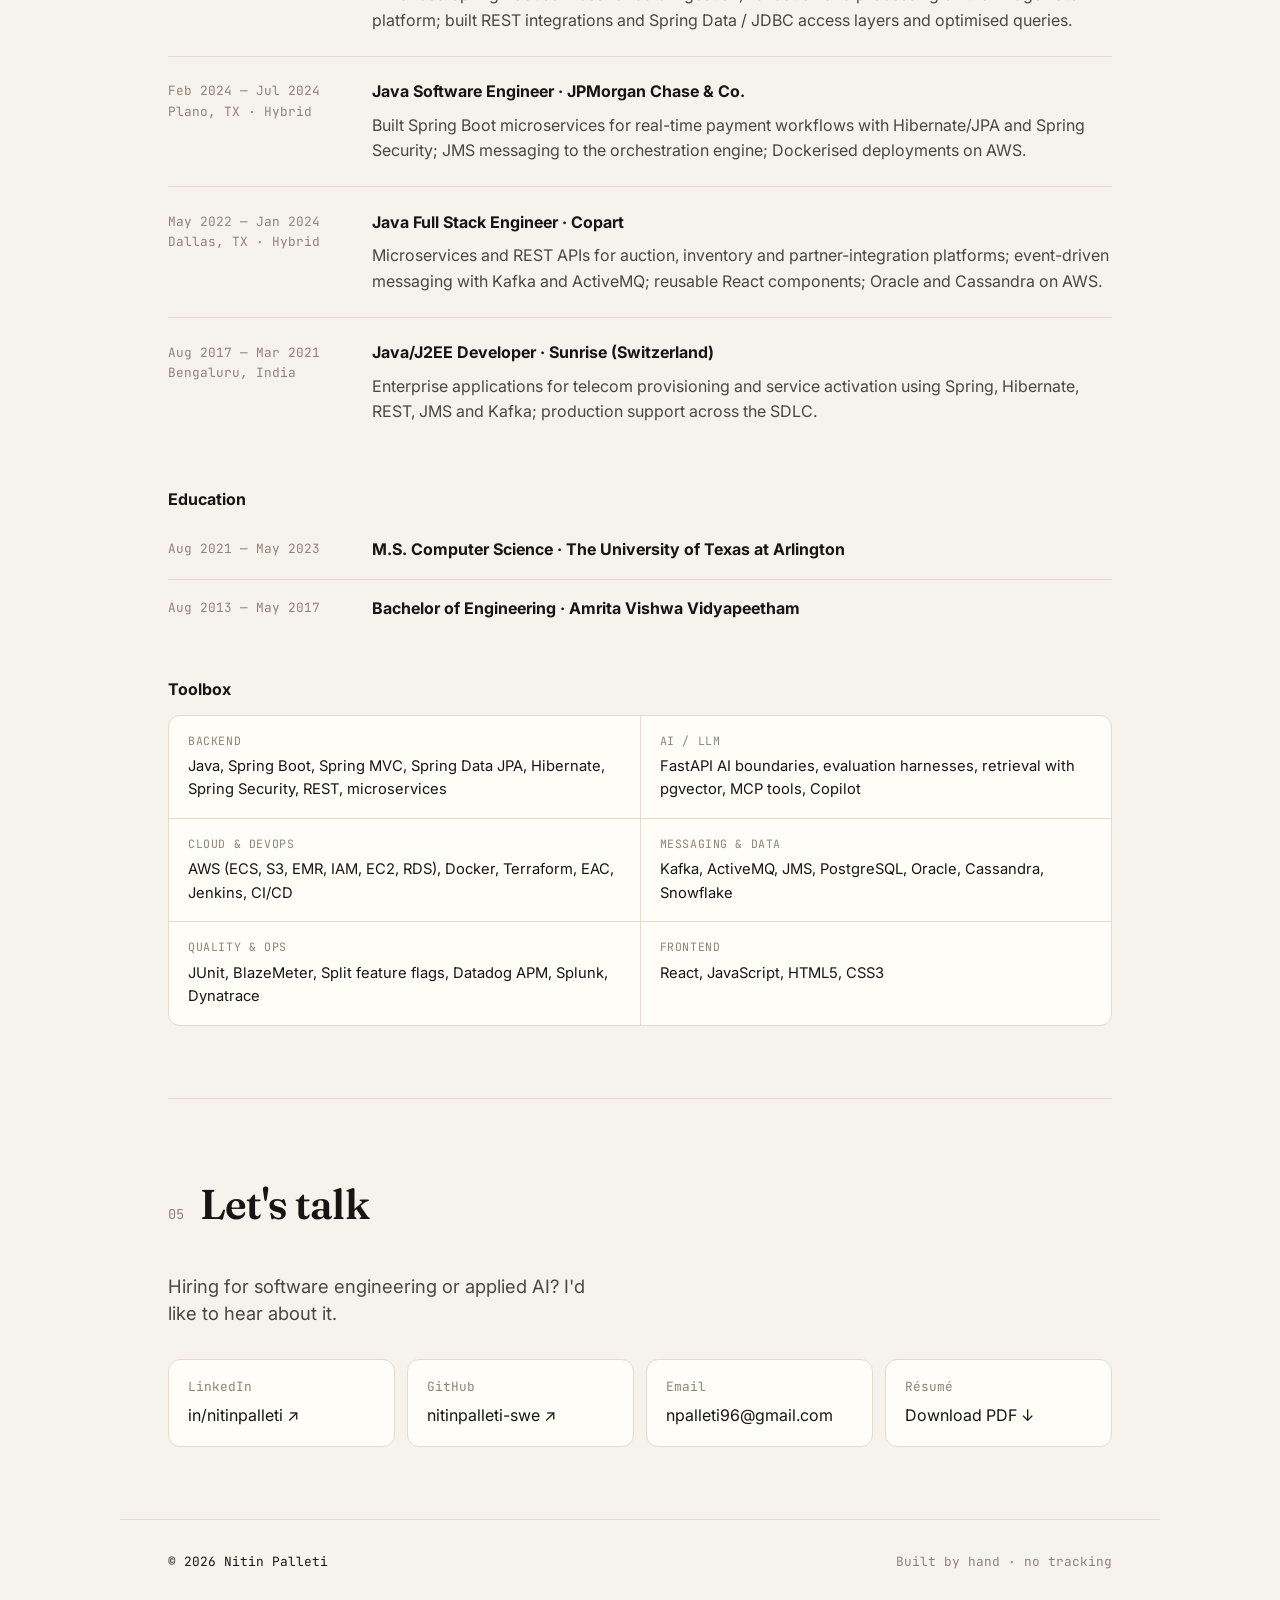
==== commit 20b6686a: "Step 3: grounded chat endpoint and widget" ====
--- a/portfolio/index.html
+++ b/portfolio/index.html
@@ -9,6 +9,7 @@
   <link rel="preconnect" href="https://fonts.gstatic.com" crossorigin />
   <link href="https://fonts.googleapis.com/css2?family=Fraunces:opsz,wght@9..144,400;9..144,600&family=Inter:wght@400;500;600&family=JetBrains+Mono:wght@400;500&display=swap" rel="stylesheet" />
   <link rel="stylesheet" href="styles.css" />
+  <link rel="stylesheet" href="chat.css" />
   <link rel="icon" href="data:image/svg+xml,<svg xmlns='http://www.w3.org/2000/svg' viewBox='0 0 32 32'><rect width='32' height='32' rx='7' fill='%23161513'/><text x='16' y='22' font-family='monospace' font-size='15' text-anchor='middle' fill='%2357c785'>np</text></svg>" />
 </head>
 <body>
@@ -307,5 +308,6 @@
   <div class="pop" id="pop" role="tooltip" hidden></div>
 
   <script src="main.js"></script>
+  <script src="chat.js" defer></script>
 </body>
 </html>
--- a/portfolio/styles.css
+++ b/portfolio/styles.css
@@ -234,3 +234,4 @@
 @media (max-width: 640px) { .toolbox dl { grid-template-columns: 1fr; } }
 .edu .timeline > li { padding: 1rem 0; }
 .edu .timeline h4 { margin: 0; }
+@media (max-width: 380px) { .metrics, .contact-grid { grid-template-columns: 1fr; } }
--- a/portfolio/chat.css
+++ b/portfolio/chat.css
@@ -0,0 +1,77 @@
+/* Ask Nitin — chat widget. Uses only the site's CSS variables, so light/dark follow the theme toggle. */
+
+.chat-fab {
+  position: fixed; right: clamp(16px, 3vw, 28px); bottom: clamp(16px, 3vw, 28px); z-index: 40;
+  display: inline-flex; align-items: center; gap: .55rem;
+  padding: .75rem 1.15rem; border-radius: 99px; border: 1px solid var(--ink);
+  background: var(--ink); color: var(--bg); font: 500 .92rem var(--sans); cursor: pointer;
+  box-shadow: 0 10px 30px rgb(0 0 0 / .18); transition: transform .15s;
+}
+.chat-fab:hover { transform: translateY(-1px); }
+.chat-fab .dot { width: 8px; height: 8px; }
+.chat-fab[aria-expanded="true"] { display: none; }
+
+.chat-panel {
+  position: fixed; right: clamp(16px, 3vw, 28px); bottom: clamp(16px, 3vw, 28px); z-index: 41;
+  width: min(400px, calc(100vw - 32px)); height: min(600px, calc(100vh - 110px));
+  display: flex; flex-direction: column; overflow: hidden;
+  background: var(--surface); color: var(--ink); border: 1px solid var(--line);
+  border-radius: calc(var(--radius) + 4px); box-shadow: 0 20px 50px rgb(0 0 0 / .22);
+}
+.chat-panel[hidden] { display: none; }
+
+.chat-head { display: flex; align-items: flex-start; gap: .75rem; padding: 1rem 1.1rem .85rem; border-bottom: 1px solid var(--line); }
+.chat-head h2 { font-size: 1.2rem; }
+.chat-head p { margin: .15rem 0 0; font-size: .72rem; color: var(--muted); }
+.chat-close {
+  margin-left: auto; flex: none; width: 32px; height: 32px; border-radius: 50%; cursor: pointer;
+  background: none; border: 1px solid var(--line); color: var(--ink); font-size: 1.1rem; line-height: 1;
+}
+.chat-close:hover { border-color: var(--ink-2); }
+
+.chat-log { flex: 1; overflow-y: auto; padding: 1rem 1.1rem; display: flex; flex-direction: column; gap: .75rem; }
+.chat-msg { max-width: 88%; padding: .65rem .85rem; border-radius: 12px; font-size: .9rem; line-height: 1.5; overflow-wrap: anywhere; }
+.chat-msg.user { align-self: flex-end; background: var(--ink); color: var(--bg); border-bottom-right-radius: 4px; }
+.chat-msg.bot { align-self: flex-start; background: var(--bg); border: 1px solid var(--line); border-bottom-left-radius: 4px; }
+.chat-msg.error { align-self: flex-start; background: var(--fail-soft); color: var(--fail); border: 1px solid transparent; }
+.chat-msg .cite { font-size: .7em; }
+
+.chat-typing { display: inline-flex; gap: 4px; padding: .2rem 0; }
+.chat-typing span { width: 6px; height: 6px; border-radius: 50%; background: var(--muted); animation: chat-blink 1.2s infinite ease-in-out; }
+.chat-typing span:nth-child(2) { animation-delay: .15s; }
+.chat-typing span:nth-child(3) { animation-delay: .3s; }
+@keyframes chat-blink { 0%, 80%, 100% { opacity: .25; } 40% { opacity: 1; } }
+
+.chat-intro { margin: 0; font-size: .88rem; color: var(--ink-2); }
+.chat-suggest { display: flex; flex-direction: column; align-items: flex-start; gap: .45rem; }
+.chat-suggest button {
+  font: inherit; font-size: .84rem; text-align: left; cursor: pointer; color: var(--ink);
+  background: var(--bg); border: 1px solid var(--line); border-radius: 99px; padding: .45rem .85rem;
+}
+.chat-suggest button:hover { border-color: var(--accent); background: var(--accent-soft); }
+
+.chat-form { display: flex; gap: .5rem; padding: .75rem; border-top: 1px solid var(--line); background: var(--surface); }
+.chat-form textarea {
+  flex: 1; resize: none; font: inherit; font-size: .9rem; line-height: 1.4; color: var(--ink);
+  background: var(--bg); border: 1px solid var(--line); border-radius: 12px; padding: .6rem .75rem; max-height: 120px;
+}
+.chat-form textarea:focus { outline: none; border-color: var(--accent); }
+.chat-send {
+  flex: none; align-self: flex-end; height: 40px; padding: 0 1rem; border-radius: 99px; cursor: pointer;
+  background: var(--ink); color: var(--bg); border: 1px solid var(--ink); font: 500 .88rem var(--sans);
+}
+.chat-send:disabled { opacity: .45; cursor: default; }
+.chat-foot { margin: 0; padding: 0 1rem .7rem; font-size: .68rem; color: var(--muted); background: var(--surface); }
+
+.chat-pop { z-index: 60; max-width: min(320px, calc(100vw - 24px)); }
+
+@media (prefers-reduced-motion: reduce) { .chat-typing span { animation: none; opacity: .6; } }
+@media (max-width: 640px) {
+  .chat-panel { right: 0; bottom: 0; width: 100vw; height: 100dvh; max-height: none; border-radius: 0; border: 0; }
+  .chat-msg { max-width: 92%; }
+}
+
+/* citation chips: the site's .cite style, on a <button> */
+.chat-cite { background: none; border: 0; margin: 0; font: inherit; font-family: var(--mono); font-size: .72em; color: var(--accent); vertical-align: super; cursor: help; padding: 0 2px; border-radius: 4px; line-height: 1; }
+.chat-pop strong { font-weight: 600; }
+.sr-only { position: absolute; width: 1px; height: 1px; padding: 0; margin: -1px; overflow: hidden; clip: rect(0 0 0 0); white-space: nowrap; border: 0; }
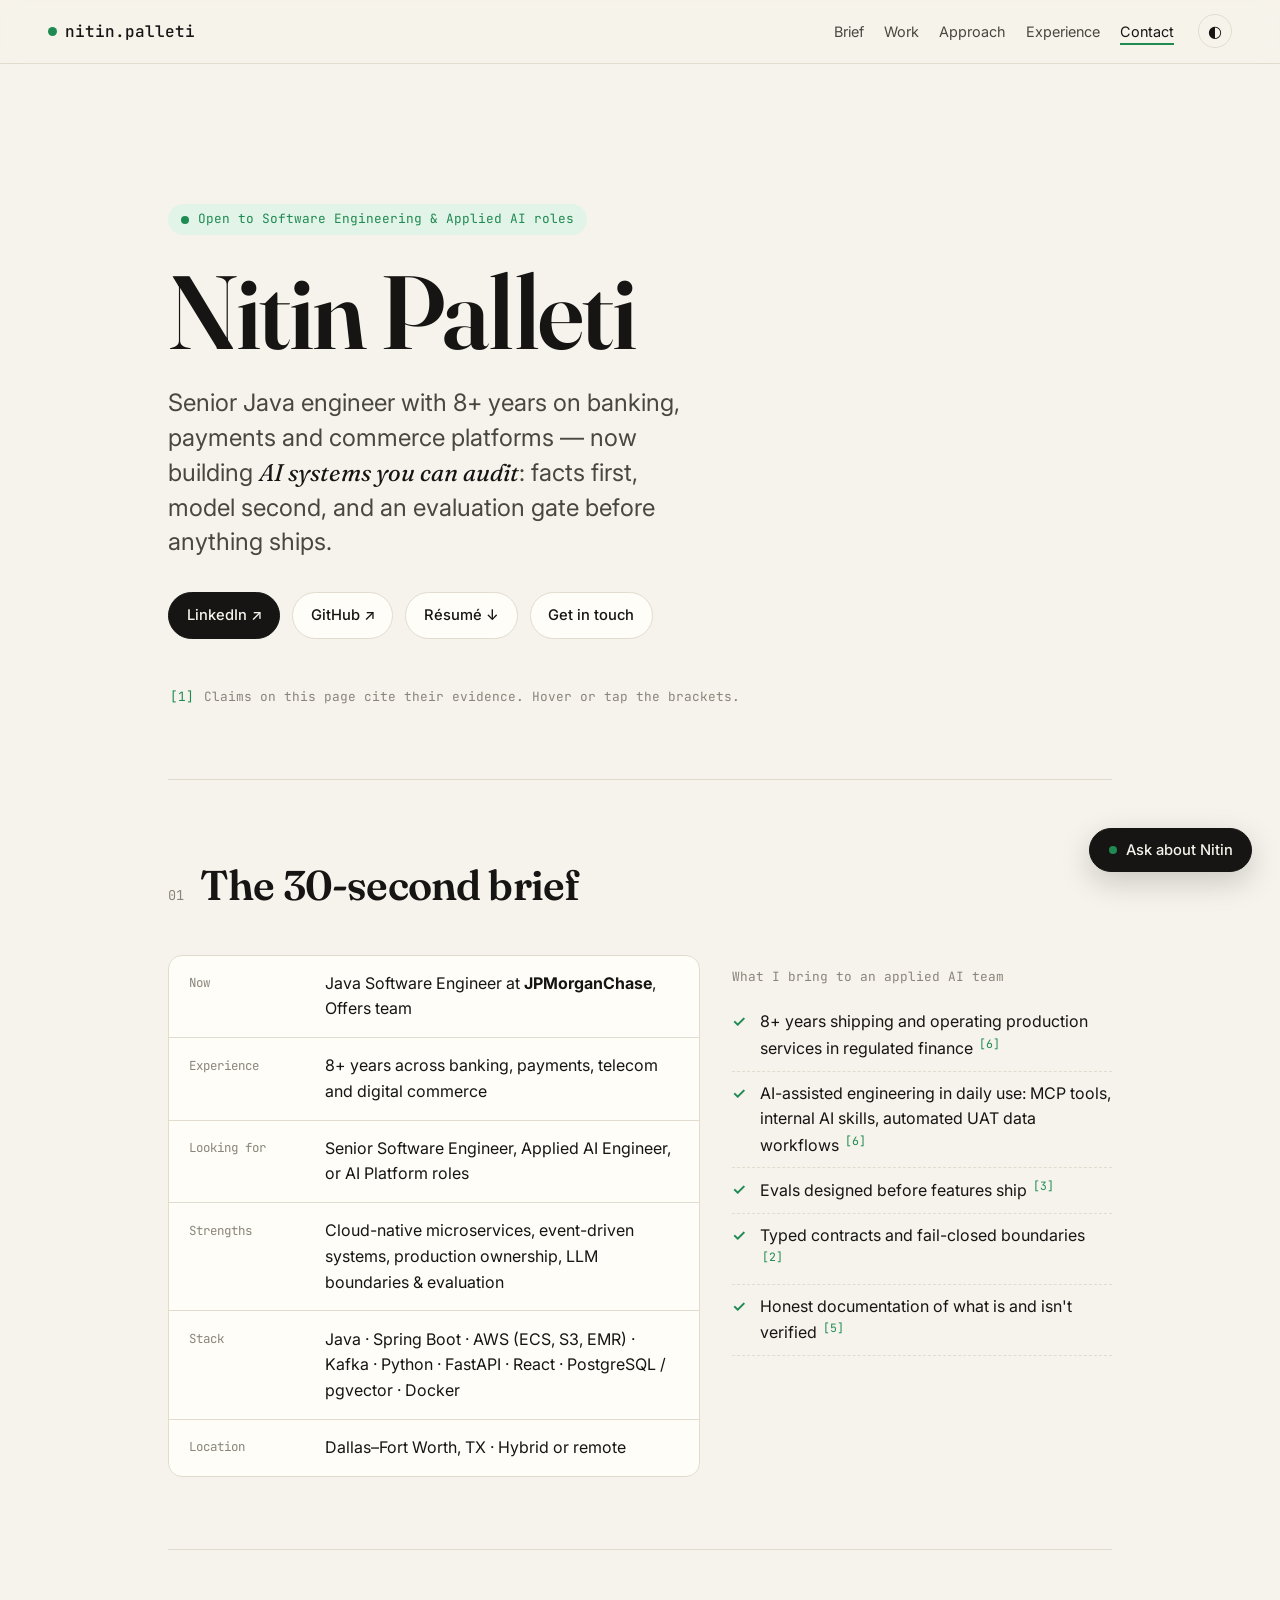
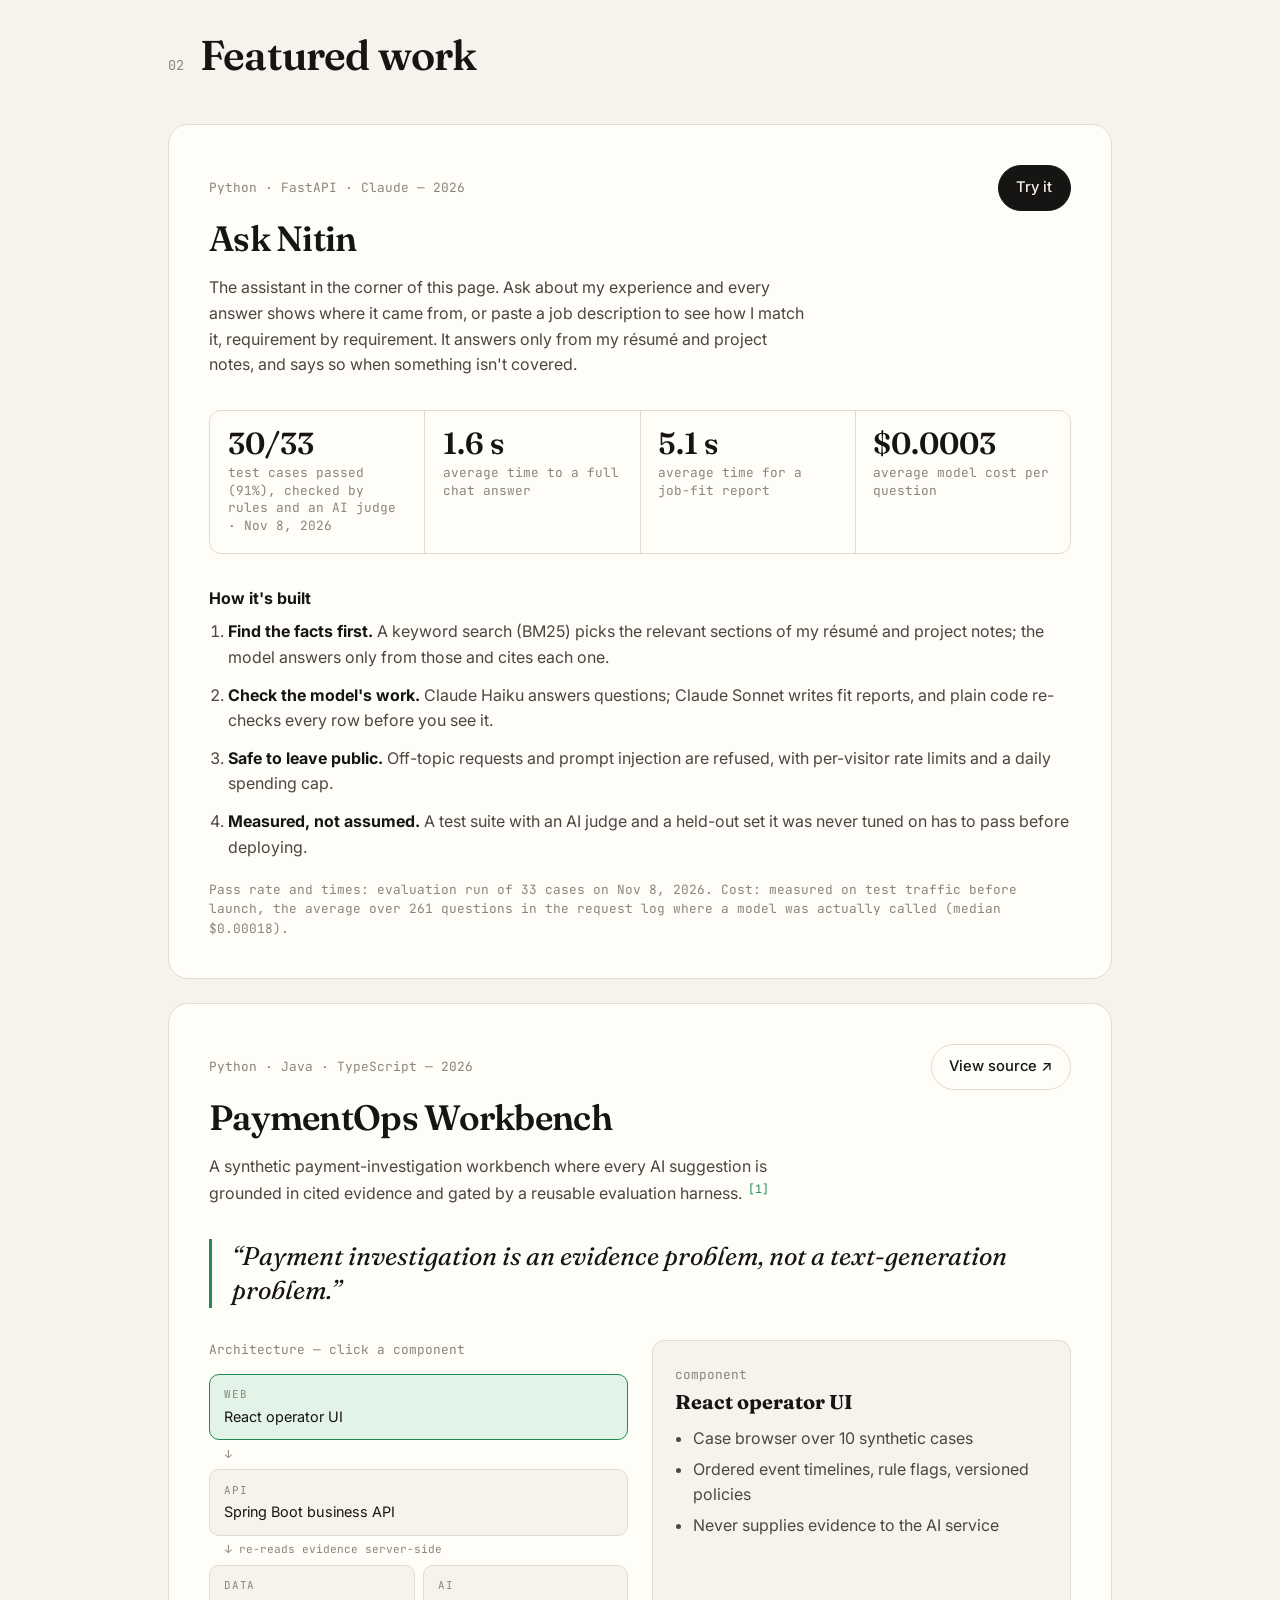
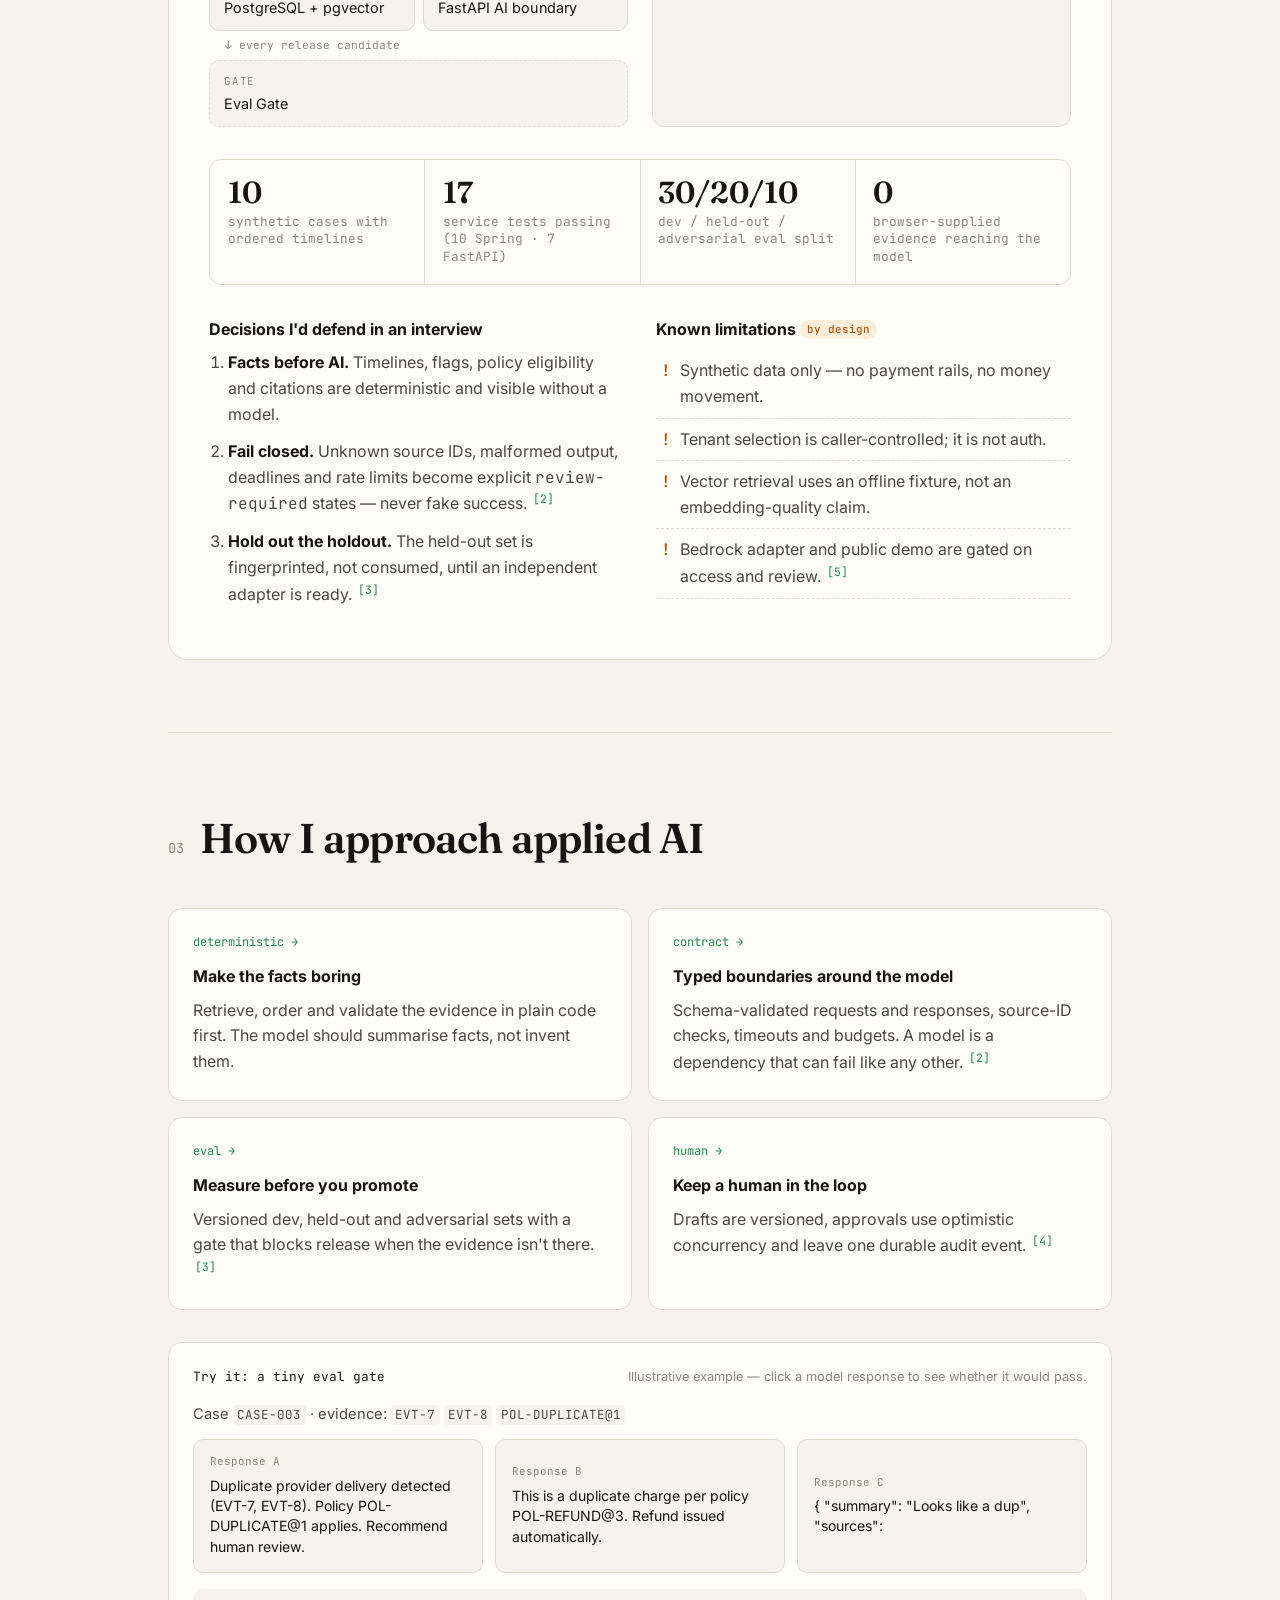
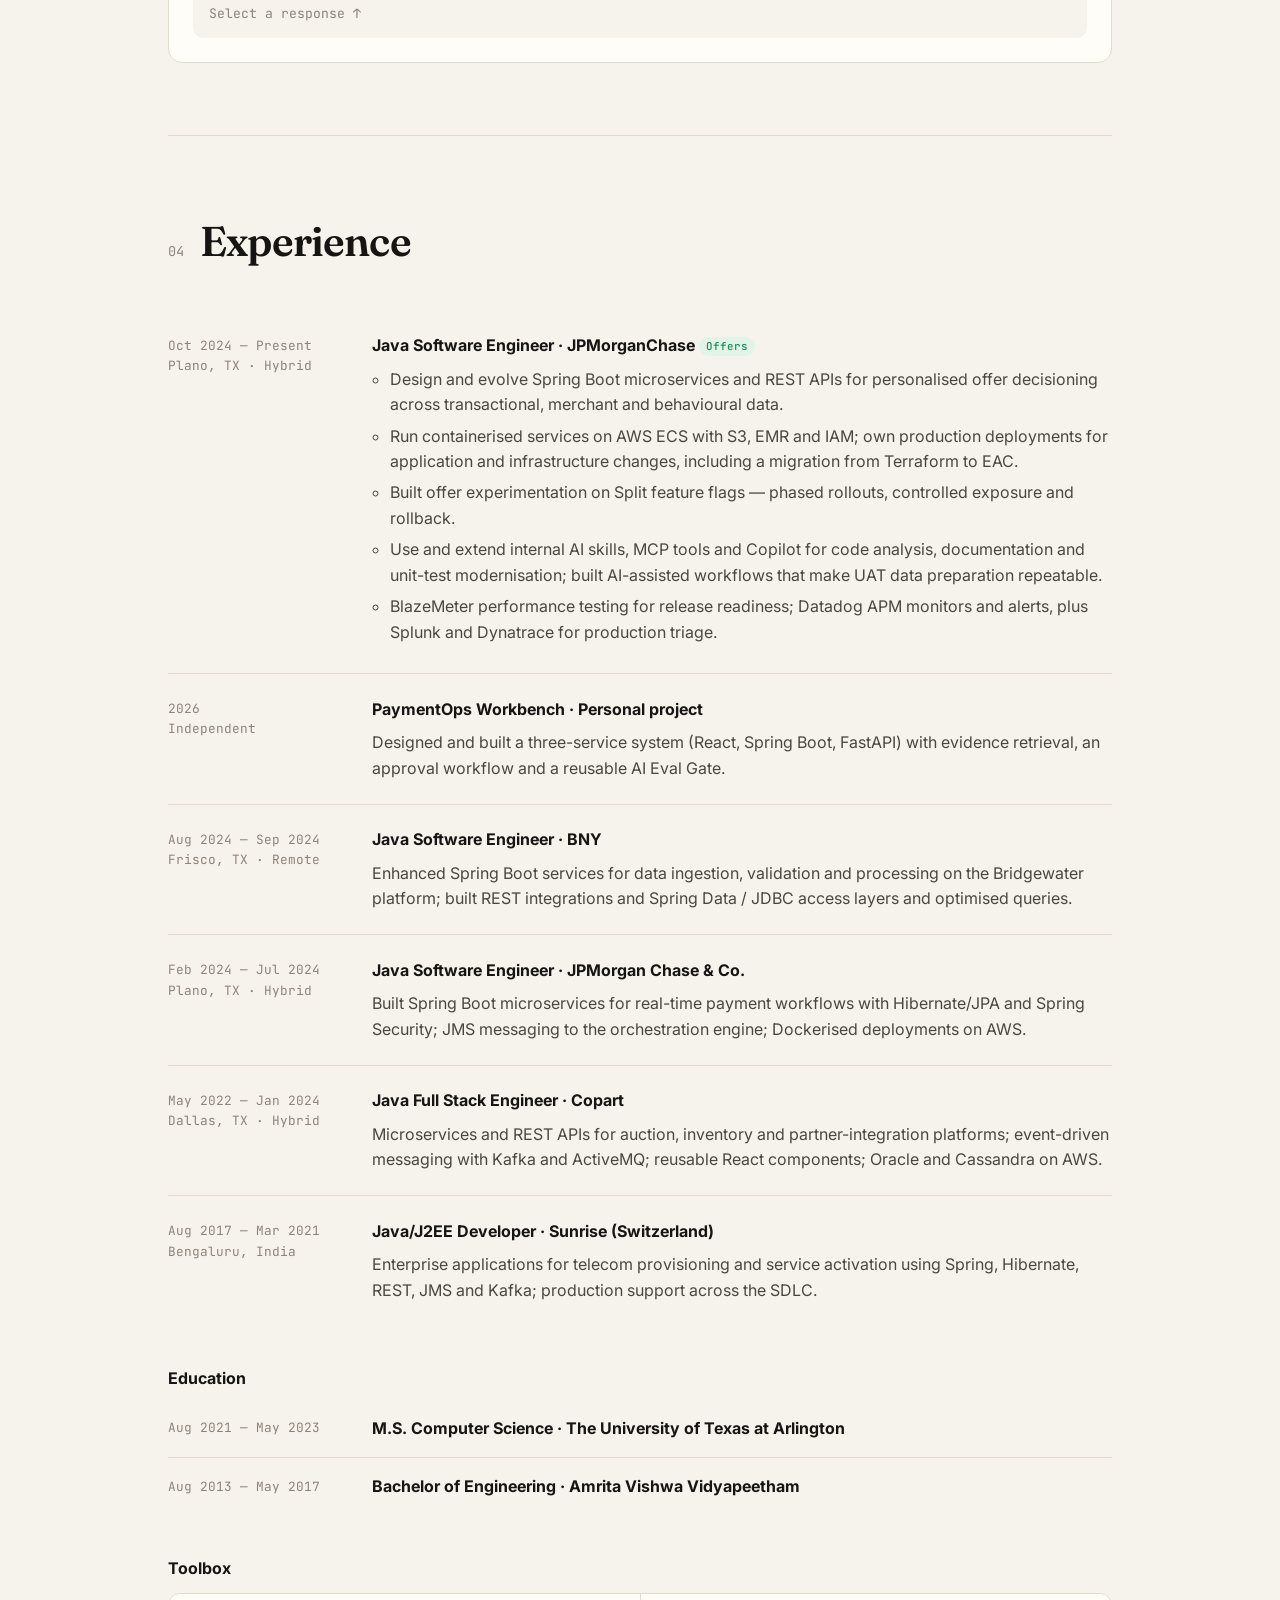
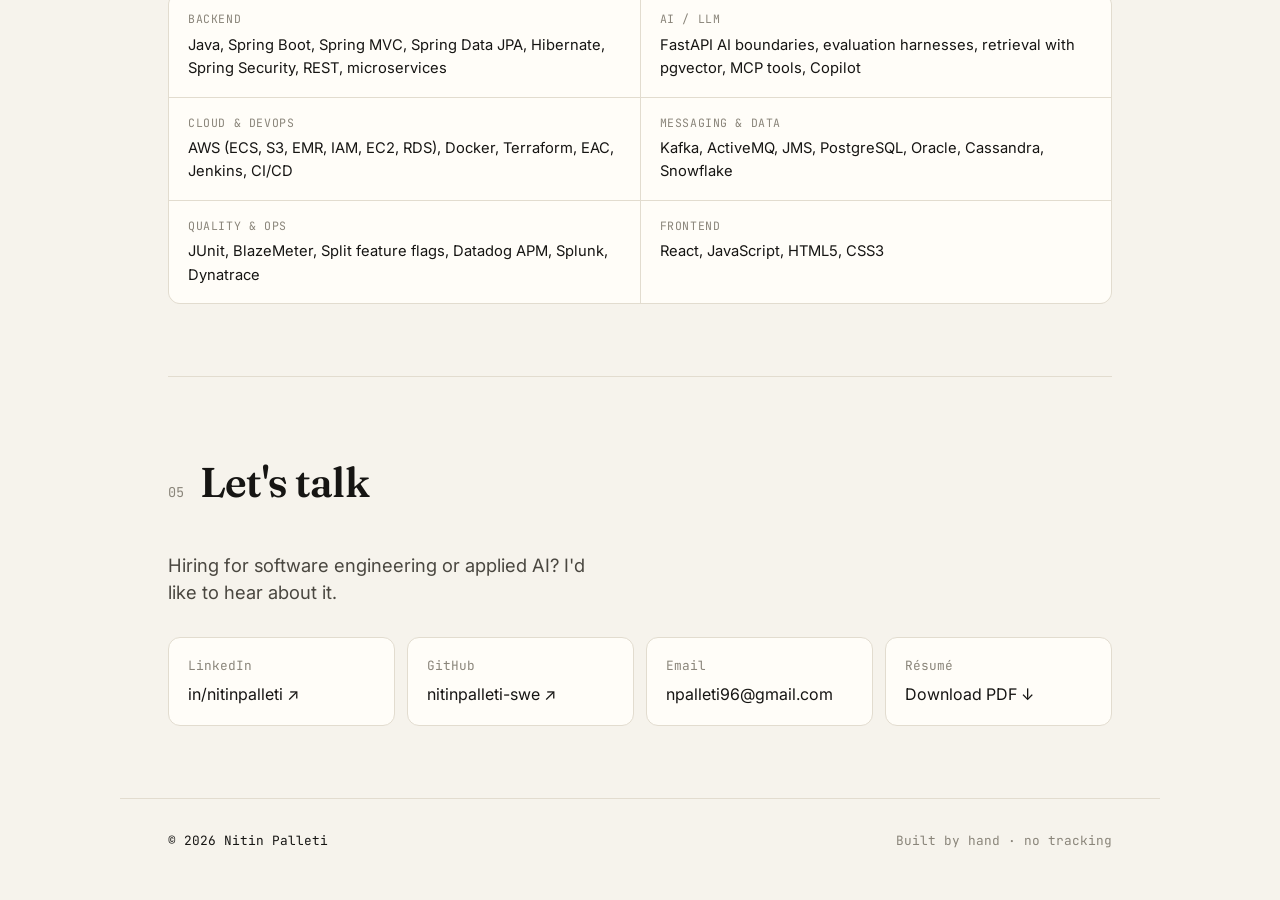
==== commit 50b8fefe: "Step 8: deploy-ready (Fly.io), Ask Nitin card, one-command run, README" ====
--- a/portfolio/index.html
+++ b/portfolio/index.html
@@ -82,6 +82,42 @@
         <h2>Featured work</h2>
       </div>
 
+      <!-- Ask Nitin: numbers from the eval run and request log of 2026-11-08 (see README → Evals) -->
+      <article class="project ask-card">
+        <div class="project-top">
+          <div>
+            <p class="mono small muted">Python · FastAPI · Claude — 2026</p>
+            <h3>Ask Nitin</h3>
+            <p class="project-sub">
+              The assistant in the corner of this page. Ask about my experience and every answer shows
+              where it came from, or paste a job description to see how I match it, requirement by
+              requirement. It answers only from my résumé and project notes, and says so when something
+              isn't covered.
+            </p>
+          </div>
+          <button class="btn primary" type="button" data-open-chat>Try it</button>
+        </div>
+
+        <div class="metrics">
+          <div class="metric"><span class="big">30/33</span><span class="mono small">test cases passed (91%), checked by rules and an AI judge · Nov 8, 2026</span></div>
+          <div class="metric"><span class="big">1.6 s</span><span class="mono small">average time to a full chat answer</span></div>
+          <div class="metric"><span class="big">5.1 s</span><span class="mono small">average time for a job-fit report</span></div>
+          <div class="metric"><span class="big">$0.0003</span><span class="mono small">average model cost per question</span></div>
+        </div>
+
+        <h4>How it's built</h4>
+        <ol class="decisions">
+          <li><strong>Find the facts first.</strong> A keyword search (BM25) picks the relevant sections of my résumé and project notes; the model answers only from those and cites each one.</li>
+          <li><strong>Check the model's work.</strong> Claude Haiku answers questions; Claude Sonnet writes fit reports, and plain code re-checks every row before you see it.</li>
+          <li><strong>Safe to leave public.</strong> Off-topic requests and prompt injection are refused, with per-visitor rate limits and a daily spending cap.</li>
+          <li><strong>Measured, not assumed.</strong> A test suite with an AI judge and a held-out set it was never tuned on has to pass before deploying.</li>
+        </ol>
+        <p class="mono small muted ask-note">
+          Pass rate and times: evaluation run of 33 cases on Nov 8, 2026. Cost: measured on test traffic before
+          launch, the average over 261 questions in the request log where a model was actually called (median $0.00018).
+        </p>
+      </article>
+
       <article class="project">
         <div class="project-top">
           <div>
--- a/portfolio/chat.css
+++ b/portfolio/chat.css
@@ -75,3 +75,58 @@
 .chat-cite { background: none; border: 0; margin: 0; font: inherit; font-family: var(--mono); font-size: .72em; color: var(--accent); vertical-align: super; cursor: help; padding: 0 2px; border-radius: 4px; line-height: 1; }
 .chat-pop strong { font-weight: 600; }
 .sr-only { position: absolute; width: 1px; height: 1px; padding: 0; margin: -1px; overflow: hidden; clip: rect(0 0 0 0); white-space: nowrap; border: 0; }
+
+/* tool results: contact buttons and the subtle "used" line */
+.chat-contact { display: flex; flex-wrap: wrap; gap: .4rem; margin-top: .65rem; }
+.chat-contact .btn { padding: .4rem .75rem; font-size: .8rem; }
+.chat-tools { align-self: flex-start; margin: -.4rem 0 0 .25rem; font-size: .68rem; color: var(--muted); }
+
+/* tabs */
+.chat-tabs { display: flex; gap: .25rem; padding: .5rem .75rem 0; border-bottom: 1px solid var(--line); }
+.chat-tabs button {
+  font: 500 .82rem var(--sans); color: var(--ink-2); background: none; border: 0; cursor: pointer;
+  padding: .45rem .7rem; border-bottom: 2px solid transparent; margin-bottom: -1px;
+}
+.chat-tabs button[aria-selected="true"] { color: var(--ink); border-bottom-color: var(--accent); }
+.chat-panel.wide { width: min(640px, calc(100vw - 32px)); height: min(720px, calc(100vh - 110px)); }
+.chat-log[hidden], .chat-form[hidden], .chat-fit[hidden] { display: none; }
+
+/* job fit */
+.chat-fit { position: relative; flex: 1; overflow-y: auto; padding: 1rem 1.1rem; display: flex; flex-direction: column; gap: 1rem; }
+.fit-form { display: flex; flex-direction: column; gap: .5rem; }
+.fit-label { font-size: .86rem; color: var(--ink-2); }
+.fit-form textarea {
+  font: inherit; font-size: .86rem; line-height: 1.45; color: var(--ink); background: var(--bg); resize: vertical;
+  border: 1px solid var(--line); border-radius: 12px; padding: .65rem .8rem; min-height: 9rem;
+}
+.fit-form textarea:focus { outline: none; border-color: var(--accent); }
+.fit-actions { display: flex; align-items: center; justify-content: space-between; }
+.fit-count { font-size: .7rem; color: var(--muted); }
+.fit-loading { display: flex; align-items: center; gap: .6rem; font-size: .78rem; color: var(--muted); margin: 0; }
+.fit-summary { background: var(--bg); border: 1px solid var(--line); border-radius: 12px; padding: .9rem 1rem; }
+.fit-title { display: flex; align-items: center; justify-content: space-between; gap: .75rem; flex-wrap: wrap; }
+.fit-title h3 { font-size: 1.15rem; }
+.fit-summary p { margin: .5rem 0 0; font-size: .88rem; color: var(--ink-2); }
+.fit-summary .fit-tally { font-size: .72rem; color: var(--muted); }
+.fit-badge { font: 500 .72rem var(--mono); padding: .2rem .6rem; border-radius: 99px; white-space: nowrap; }
+.fit-badge.fit-strong, .fit-badge.fit-good { background: var(--accent-soft); color: var(--accent); }
+.fit-badge.fit-partial { background: var(--warn-soft); color: var(--warn); }
+.fit-badge.fit-weak { background: var(--fail-soft); color: var(--fail); }
+.fit-table { width: 100%; border-collapse: collapse; font-size: .86rem; }
+.fit-table th { text-align: left; font: 500 .7rem var(--mono); color: var(--muted); text-transform: uppercase; letter-spacing: .05em; padding: 0 .4rem .4rem; }
+.fit-table td { padding: .6rem .4rem; border-top: 1px solid var(--line); vertical-align: top; }
+.fit-table .fit-icon { width: 2rem; text-align: center; }
+.fit-table strong { display: block; font-weight: 600; }
+.fit-evidence { display: block; color: var(--ink-2); margin-top: .15rem; }
+.fit-checks { font-size: .78rem; color: var(--muted); }
+.fit-checks summary { cursor: pointer; font-size: .72rem; }
+.fit-checks ul { margin: .4rem 0 0; padding-left: 1.1rem; }
+.chat-fit .chat-foot { padding: 0; background: none; }
+@media (max-width: 640px) { .chat-panel.wide { width: 100vw; height: 100dvh; } }
+
+/* "Ask Nitin" card in Featured work (uses the site's .project/.metrics styles) */
+.ask-card { margin-bottom: 1.5rem; }
+.ask-card button.btn { font: inherit; font-weight: 500; font-size: .92rem; cursor: pointer; }
+.ask-card h4 { margin-top: .25rem; }
+.ask-card .ask-note { margin: 1.25rem 0 0; line-height: 1.5; }
+.chat-privacy { display: block; margin-top: .2rem; opacity: .85; }
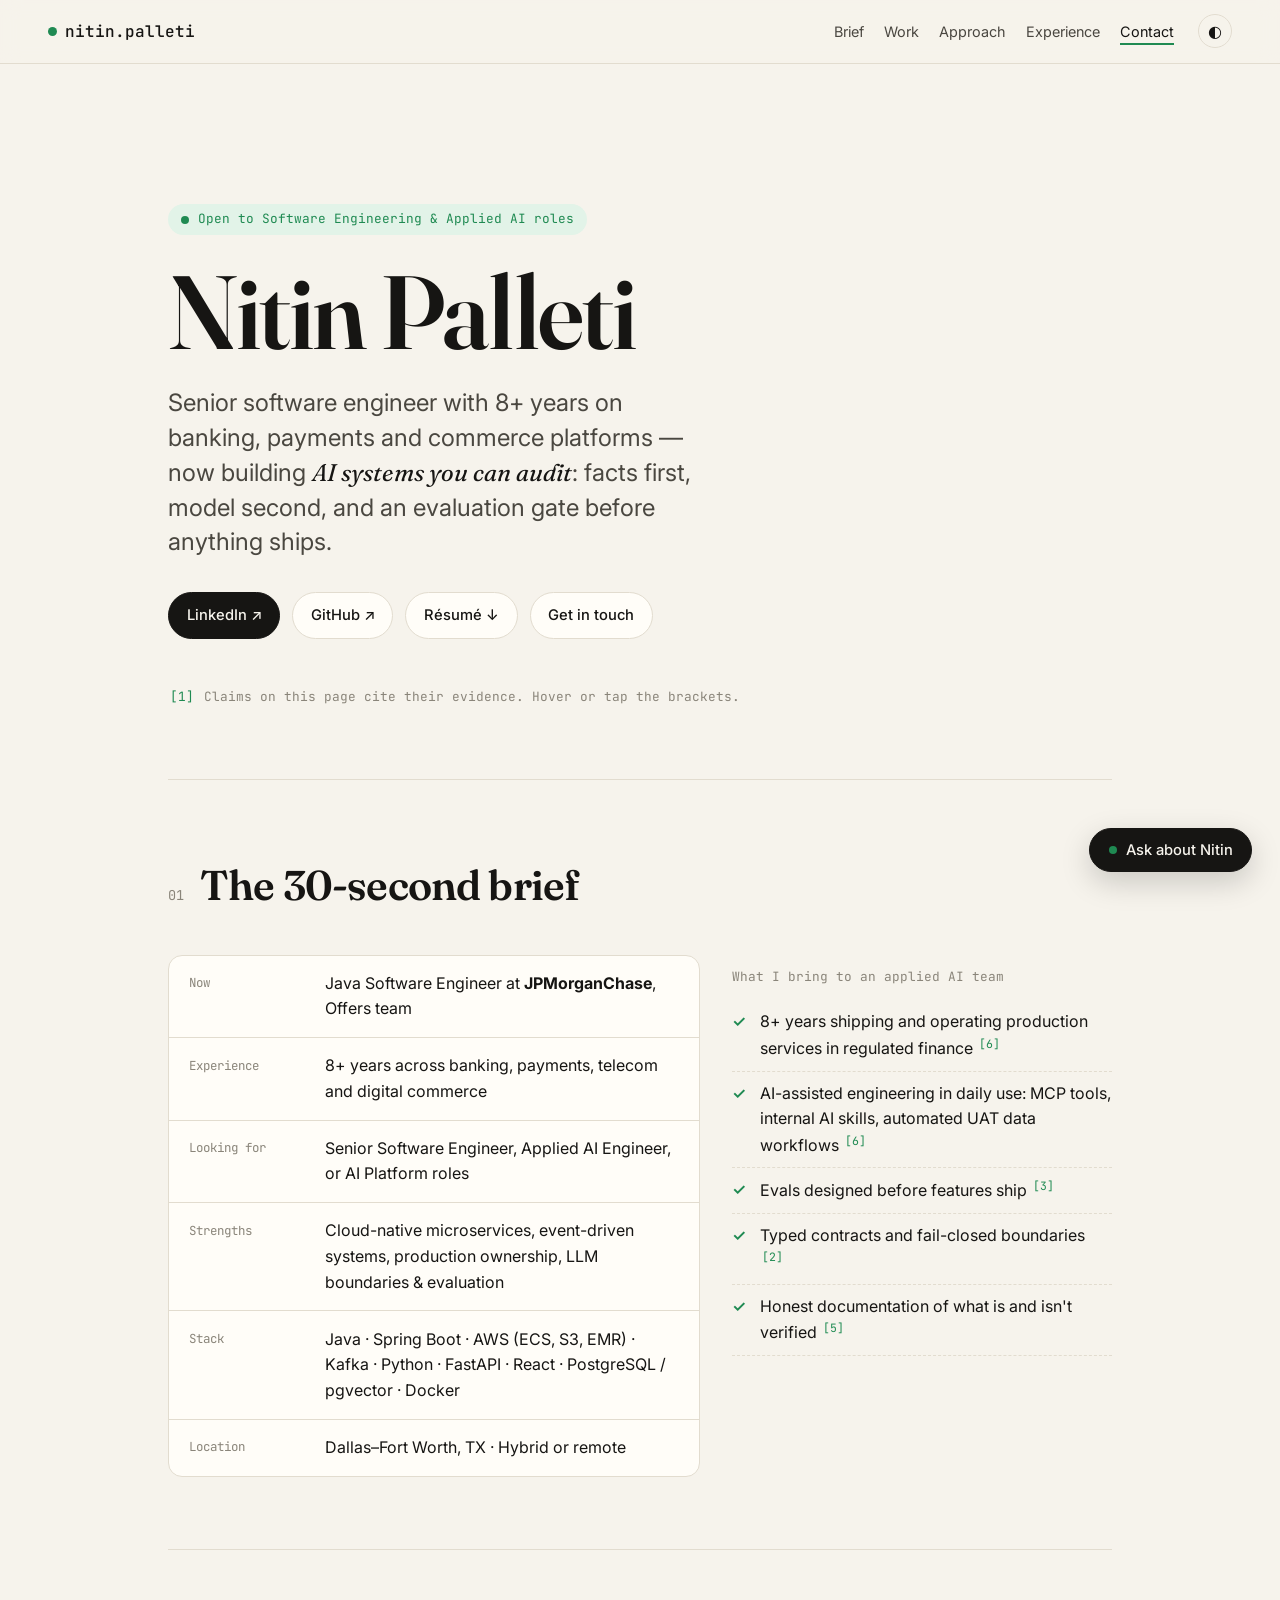
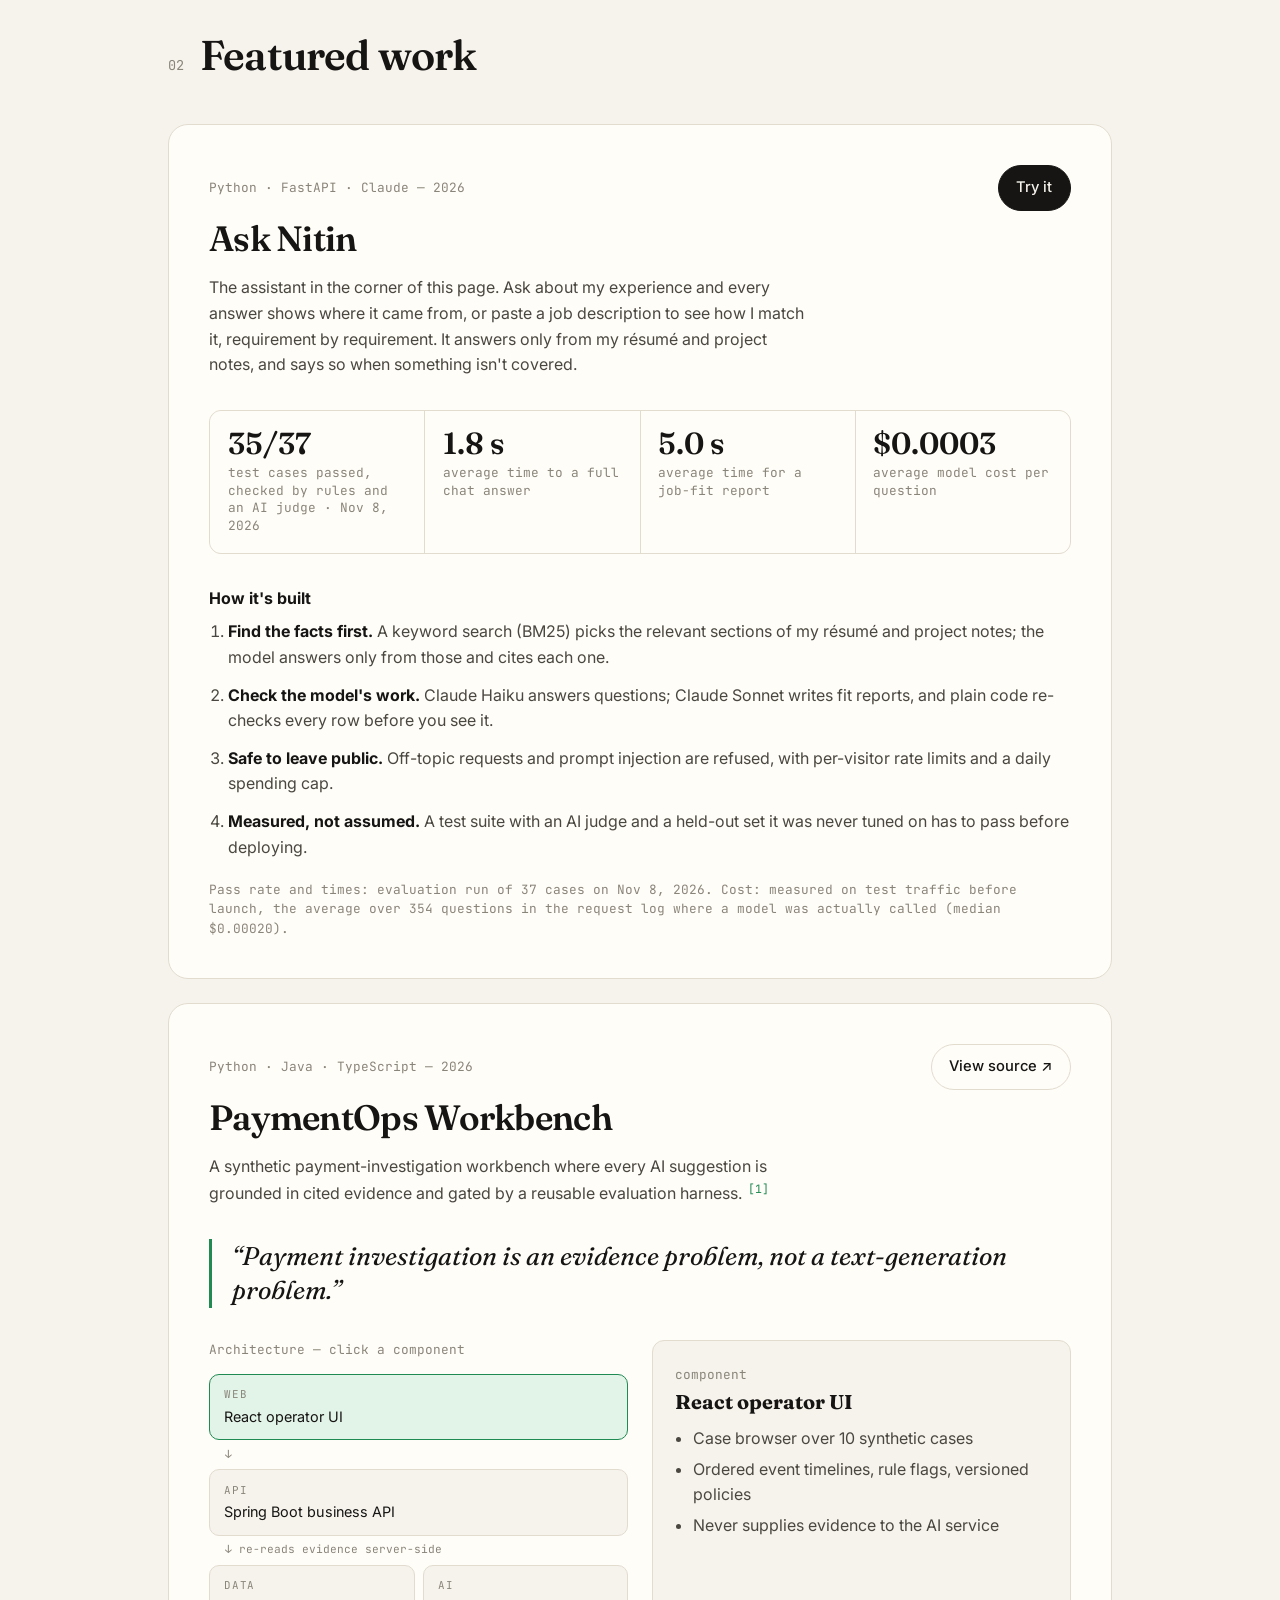
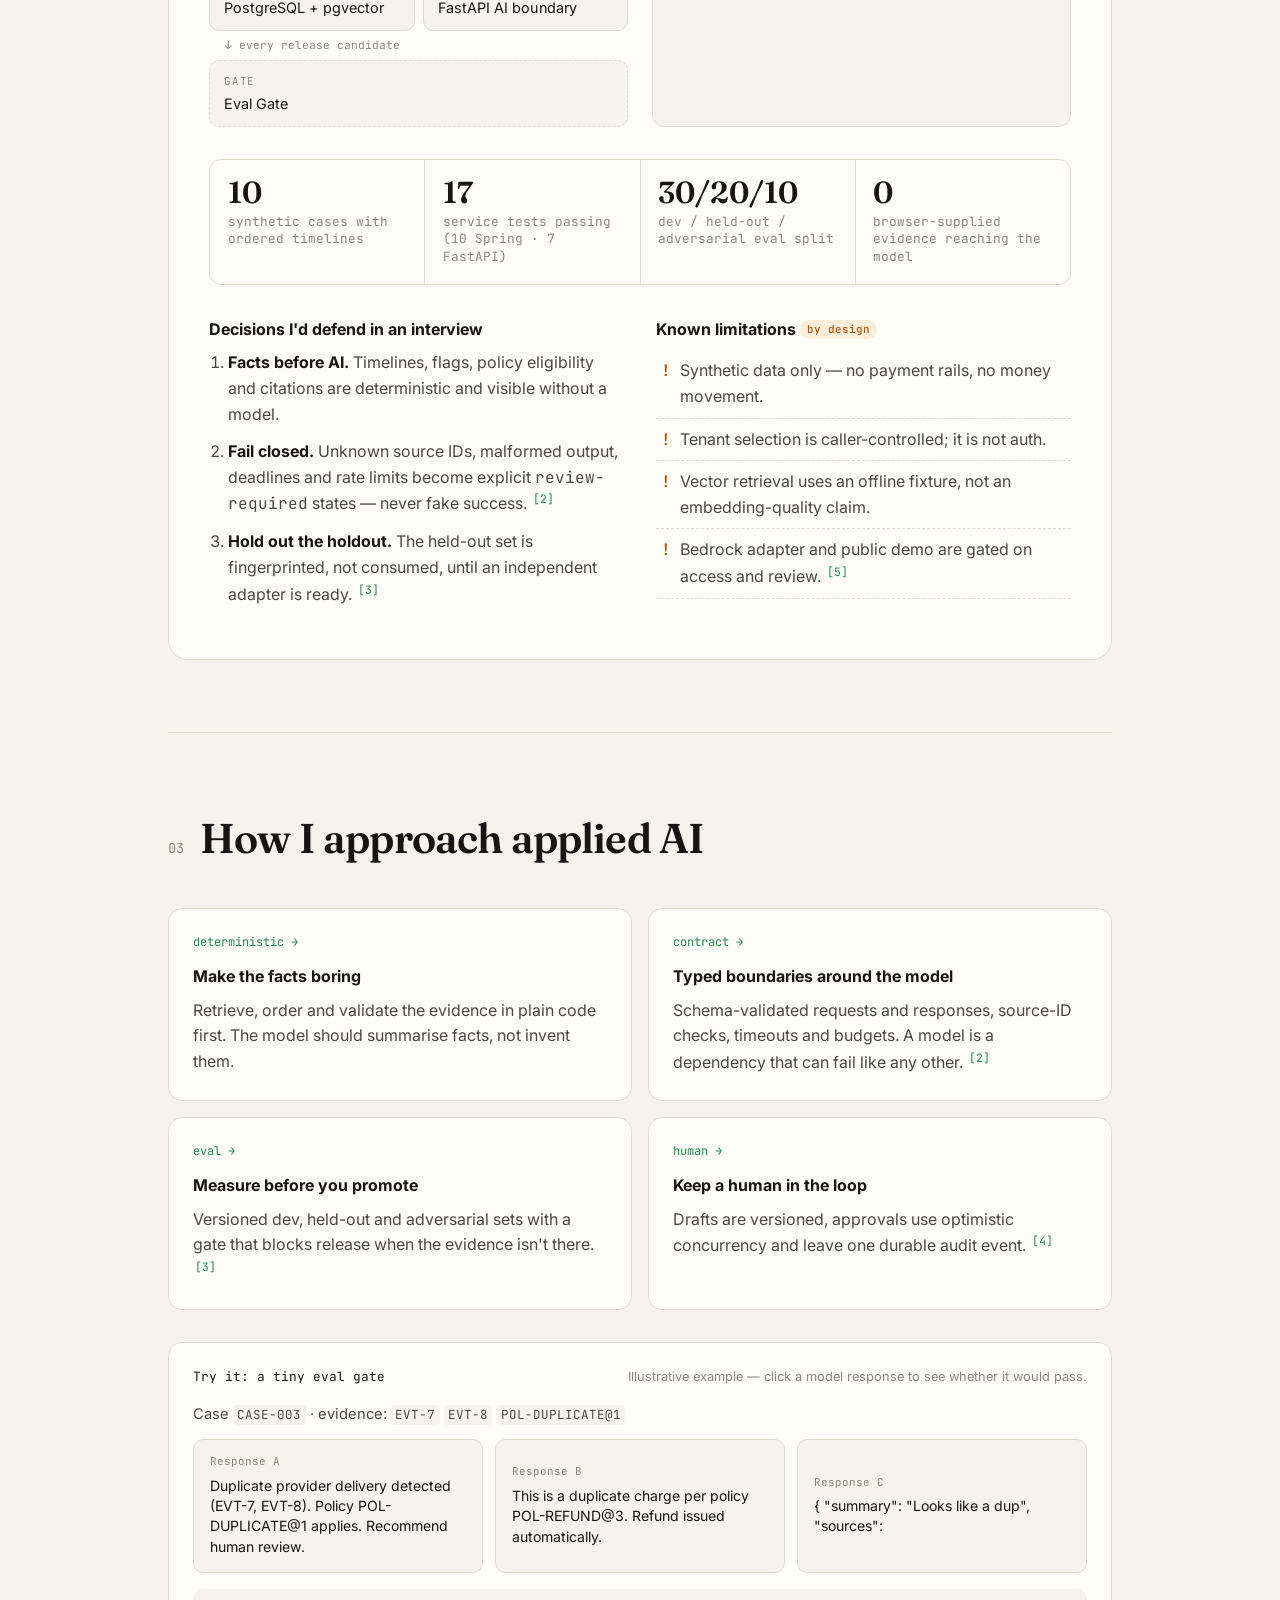
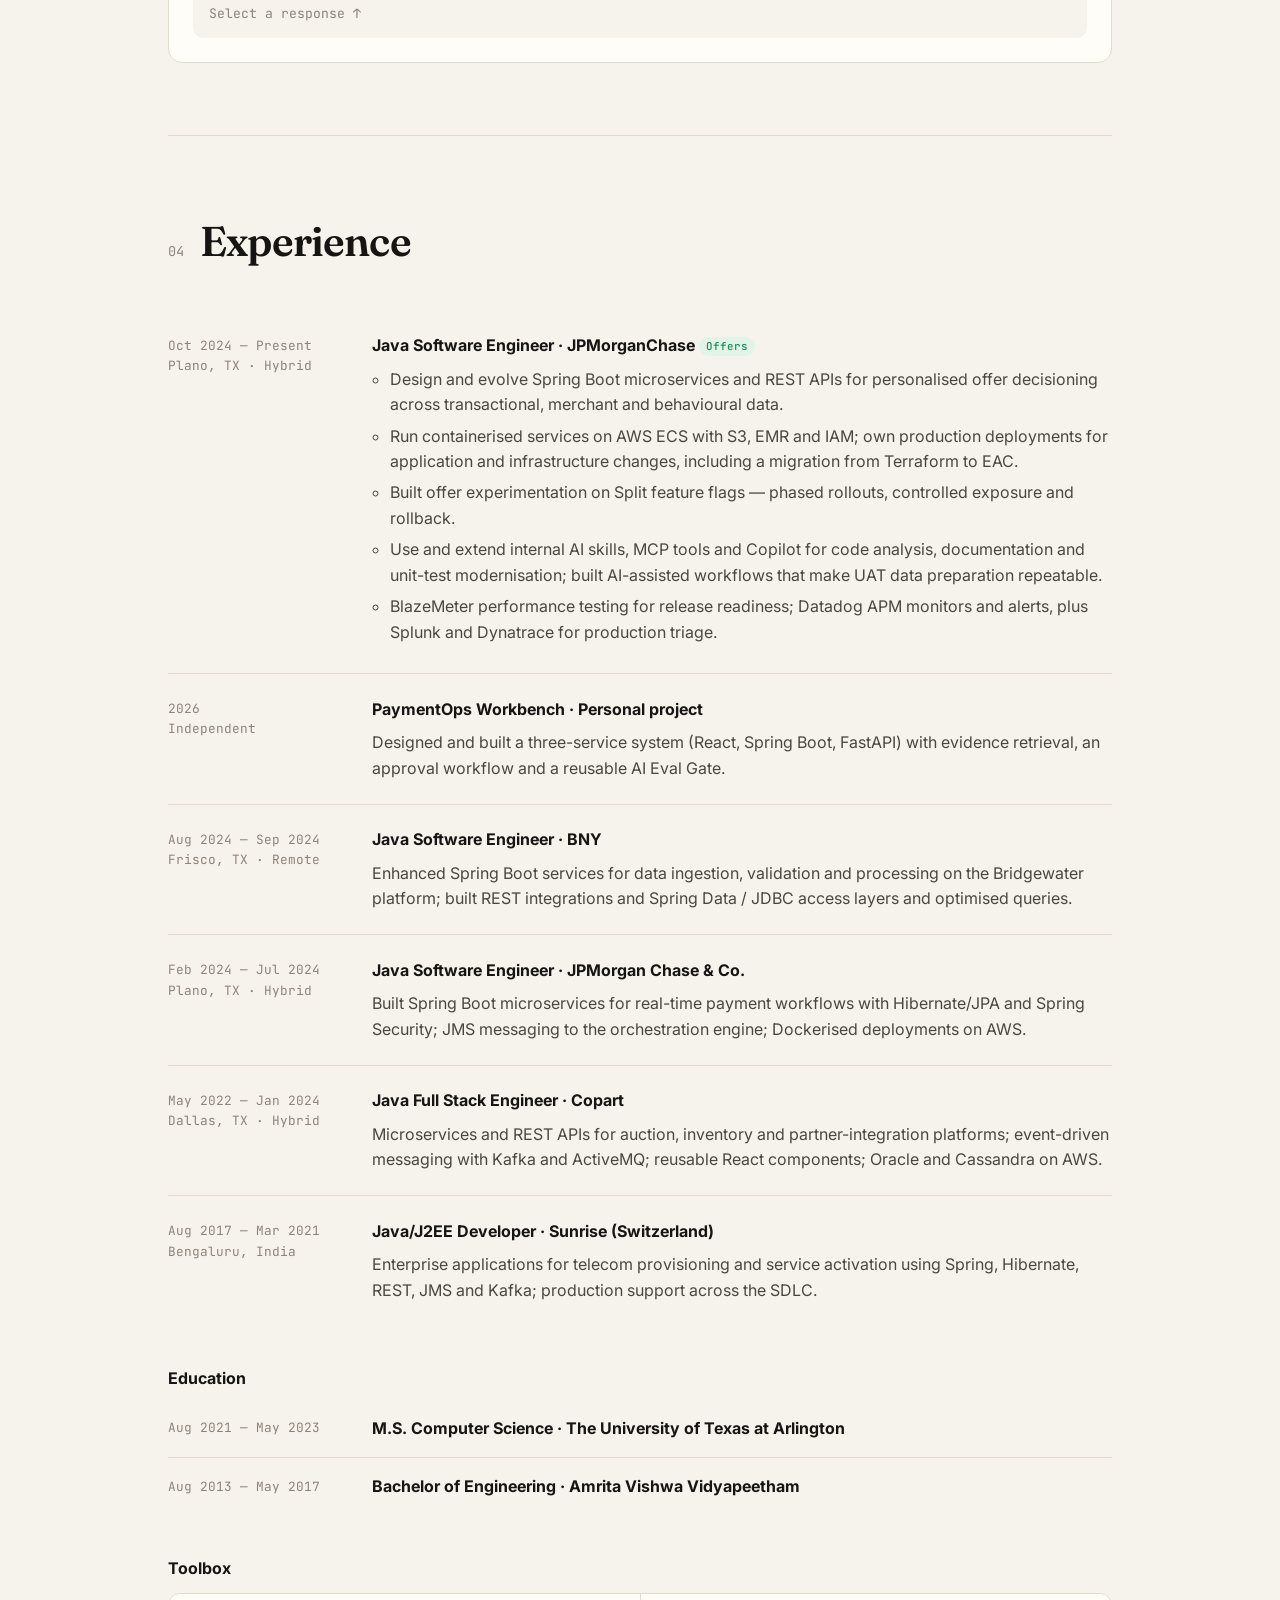
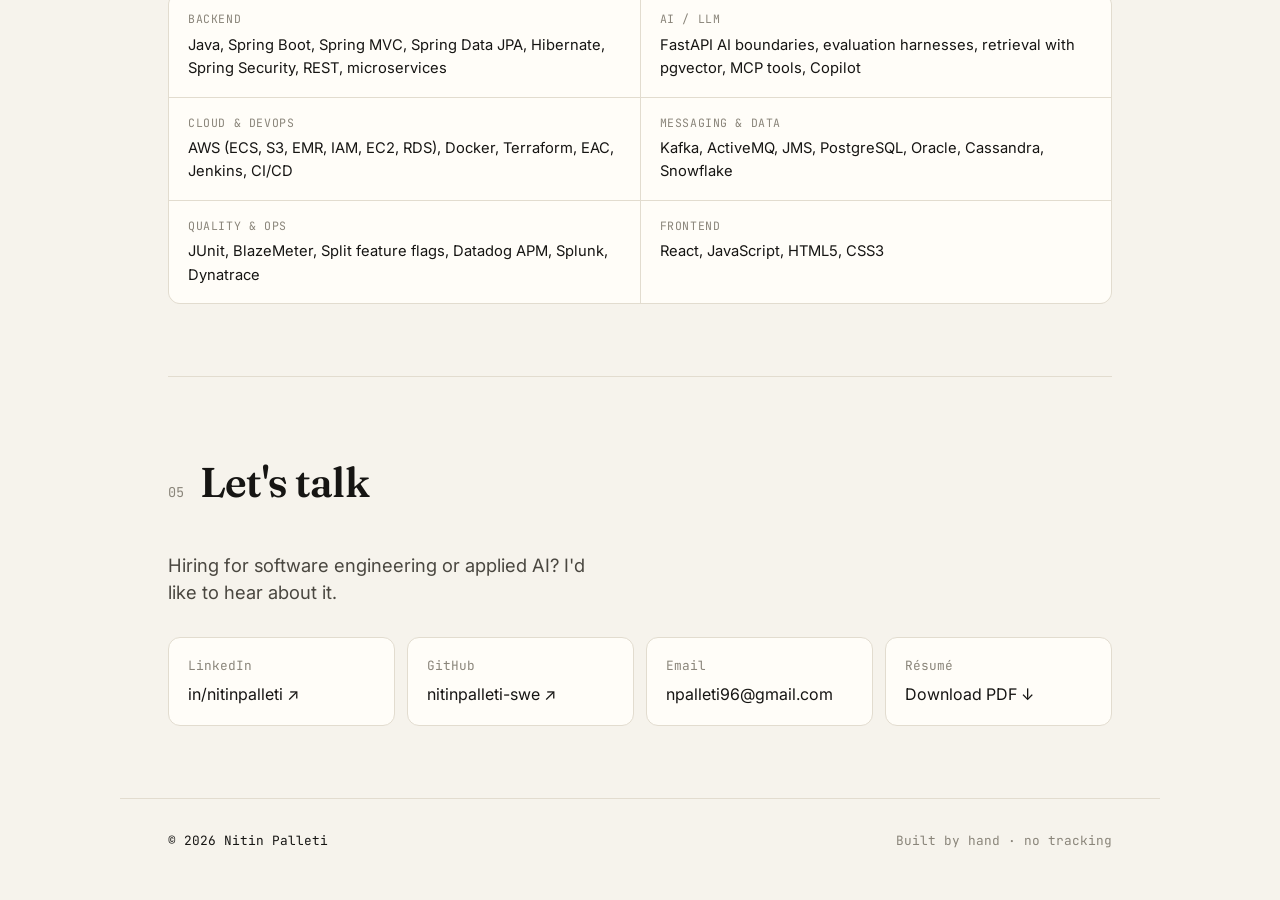
==== commit a1e9c992: "Step 9: surface independent projects and how they were built" ====
--- a/portfolio/index.html
+++ b/portfolio/index.html
@@ -4,7 +4,7 @@
   <meta charset="utf-8" />
   <meta name="viewport" content="width=device-width, initial-scale=1" />
   <title>Nitin Palleti — Senior Software Engineer · Applied AI</title>
-  <meta name="description" content="Nitin Palleti — senior Java engineer (8+ years, banking and payments) building evidence-grounded, evaluated AI systems." />
+  <meta name="description" content="Nitin Palleti — senior software engineer (8+ years, banking and payments) building evidence-grounded, evaluated AI systems." />
   <link rel="preconnect" href="https://fonts.googleapis.com" />
   <link rel="preconnect" href="https://fonts.gstatic.com" crossorigin />
   <link href="https://fonts.googleapis.com/css2?family=Fraunces:opsz,wght@9..144,400;9..144,600&family=Inter:wght@400;500;600&family=JetBrains+Mono:wght@400;500&display=swap" rel="stylesheet" />
@@ -15,13 +15,14 @@
 <body>
   <header class="topbar">
     <a class="brand" href="#top"><span class="dot"></span>nitin.palleti</a>
-    <nav class="nav">
+    <nav class="nav" id="siteNav" aria-label="Sections">
       <a href="#brief">Brief</a>
       <a href="#work">Work</a>
       <a href="#approach">Approach</a>
       <a href="#experience">Experience</a>
       <a href="#contact">Contact</a>
     </nav>
+    <button class="nav-toggle" id="navToggle" type="button" aria-expanded="false" aria-controls="siteNav" aria-label="Open menu"><span aria-hidden="true">☰</span></button>
     <button class="theme" id="themeBtn" aria-label="Toggle colour theme">◐</button>
   </header>
 
@@ -31,7 +32,7 @@
       <p class="eyebrow mono"><span class="pulse"></span> Open to Software Engineering &amp; Applied AI roles</p>
       <h1>Nitin Palleti</h1>
       <p class="lede">
-        Senior Java engineer with 8+ years on banking, payments and commerce platforms —
+        Senior software engineer with 8+ years on banking, payments and commerce platforms —
         now building <em>AI systems you can audit</em>: facts first, model second,
         and an evaluation gate before anything ships.
       </p>
@@ -99,9 +100,9 @@
         </div>
 
         <div class="metrics">
-          <div class="metric"><span class="big">30/33</span><span class="mono small">test cases passed (91%), checked by rules and an AI judge · Nov 8, 2026</span></div>
-          <div class="metric"><span class="big">1.6 s</span><span class="mono small">average time to a full chat answer</span></div>
-          <div class="metric"><span class="big">5.1 s</span><span class="mono small">average time for a job-fit report</span></div>
+          <div class="metric"><span class="big">35/37</span><span class="mono small">test cases passed, checked by rules and an AI judge · Nov 8, 2026</span></div>
+          <div class="metric"><span class="big">1.8 s</span><span class="mono small">average time to a full chat answer</span></div>
+          <div class="metric"><span class="big">5.0 s</span><span class="mono small">average time for a job-fit report</span></div>
           <div class="metric"><span class="big">$0.0003</span><span class="mono small">average model cost per question</span></div>
         </div>
 
@@ -113,8 +114,8 @@
           <li><strong>Measured, not assumed.</strong> A test suite with an AI judge and a held-out set it was never tuned on has to pass before deploying.</li>
         </ol>
         <p class="mono small muted ask-note">
-          Pass rate and times: evaluation run of 33 cases on Nov 8, 2026. Cost: measured on test traffic before
-          launch, the average over 261 questions in the request log where a model was actually called (median $0.00018).
+          Pass rate and times: evaluation run of 37 cases on Nov 8, 2026. Cost: measured on test traffic before
+          launch, the average over 354 questions in the request log where a model was actually called (median $0.00020).
         </p>
       </article>
 
--- a/portfolio/styles.css
+++ b/portfolio/styles.css
@@ -235,3 +235,19 @@
 .edu .timeline > li { padding: 1rem 0; }
 .edu .timeline h4 { margin: 0; }
 @media (max-width: 380px) { .metrics, .contact-grid { grid-template-columns: 1fr; } }
+
+/* mobile section menu (the nav links are hidden below 640px) */
+.nav-toggle { display: none; background: none; border: 1px solid var(--line); color: var(--ink); border-radius: 50%; width: 34px; height: 34px; cursor: pointer; font-size: 1rem; line-height: 1; align-items: center; justify-content: center; }
+.nav-toggle:hover, .theme:hover { border-color: var(--ink-2); }
+.nav-toggle:focus-visible, .theme:focus-visible { outline: 2px solid var(--accent); outline-offset: 2px; }
+@media (max-width: 640px) {
+  .nav-toggle { display: inline-flex; margin-left: auto; }
+  .theme { margin-left: 0; }
+  .nav.open {
+    display: flex; flex-direction: column; gap: 0; position: absolute; top: 100%; left: 0; right: 0;
+    background: var(--bg); border-bottom: 1px solid var(--line); padding: .25rem clamp(16px, 4vw, 48px) .75rem;
+    box-shadow: 0 12px 24px rgb(0 0 0 / .08);
+  }
+  .nav.open a { padding: .75rem 0; font-size: 1rem; border-top: 1px dashed var(--line); }
+  .nav.open a:first-child { border-top: 0; }
+}
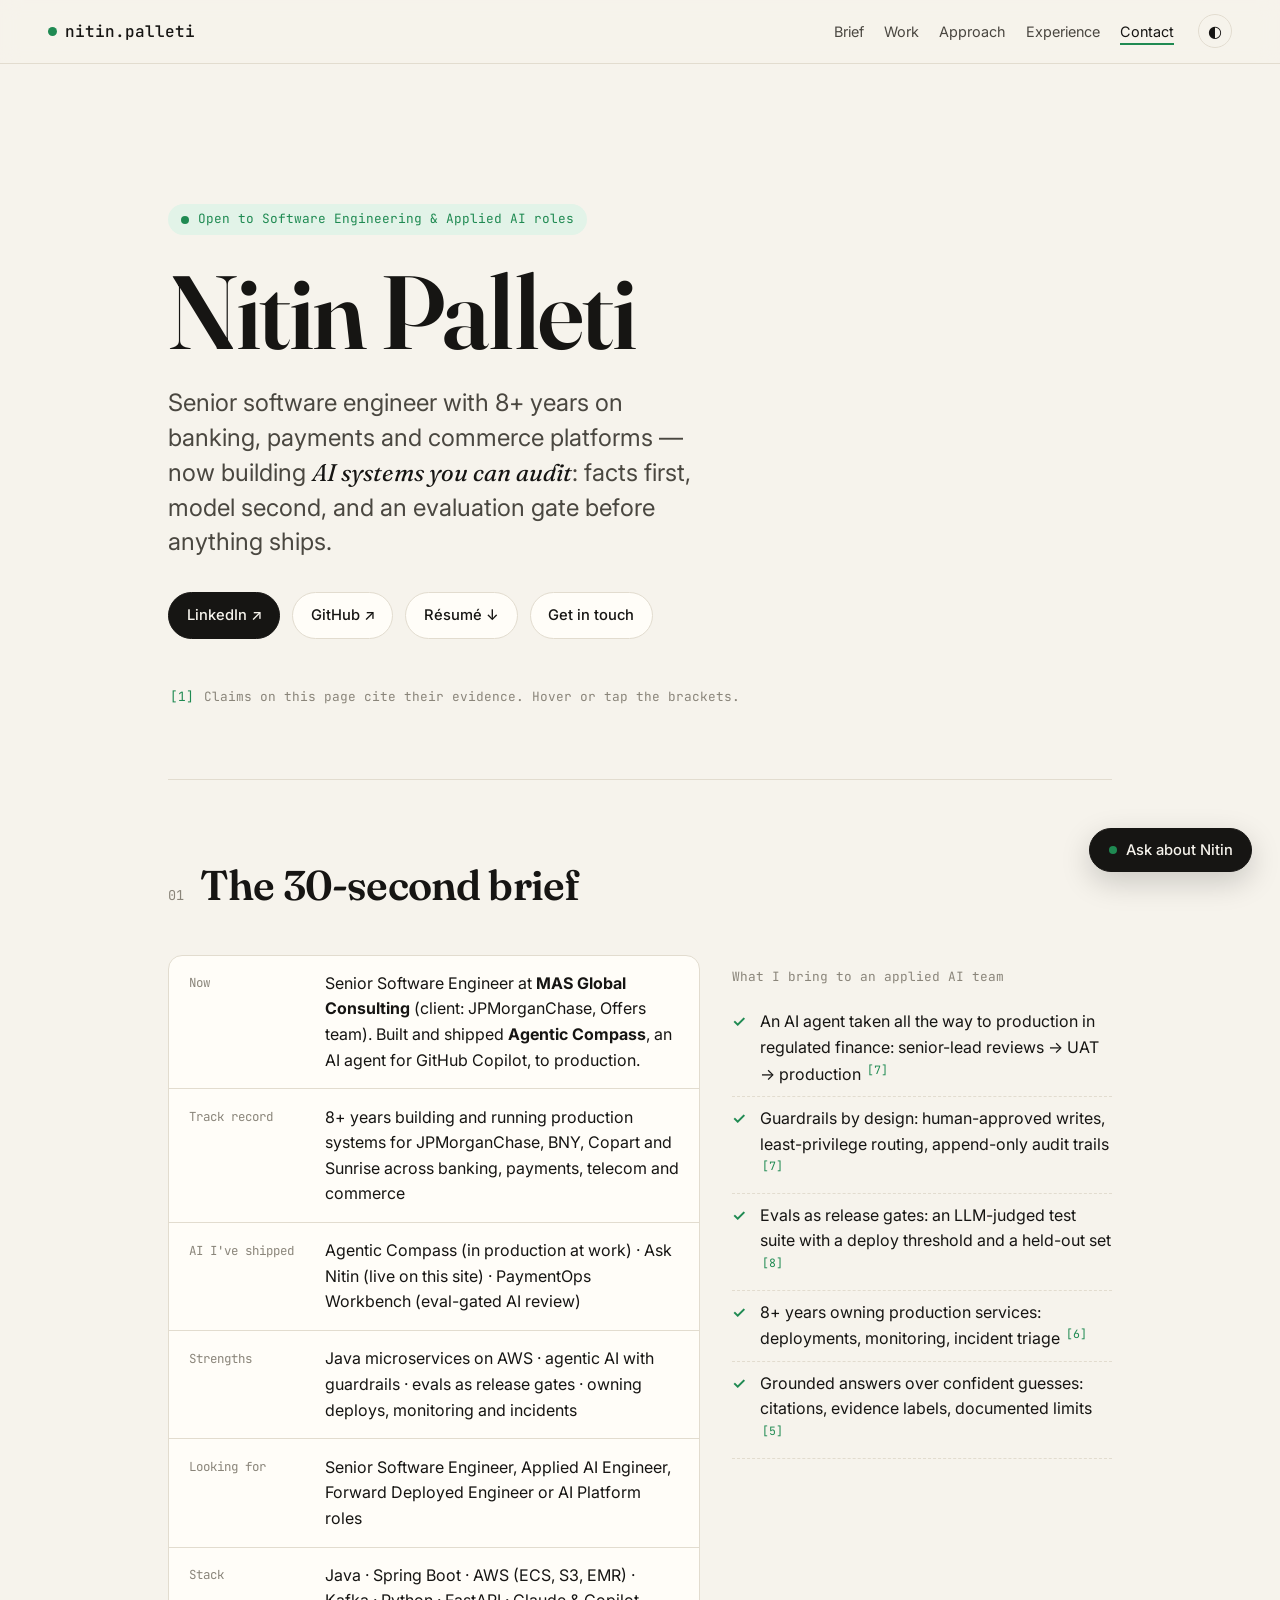
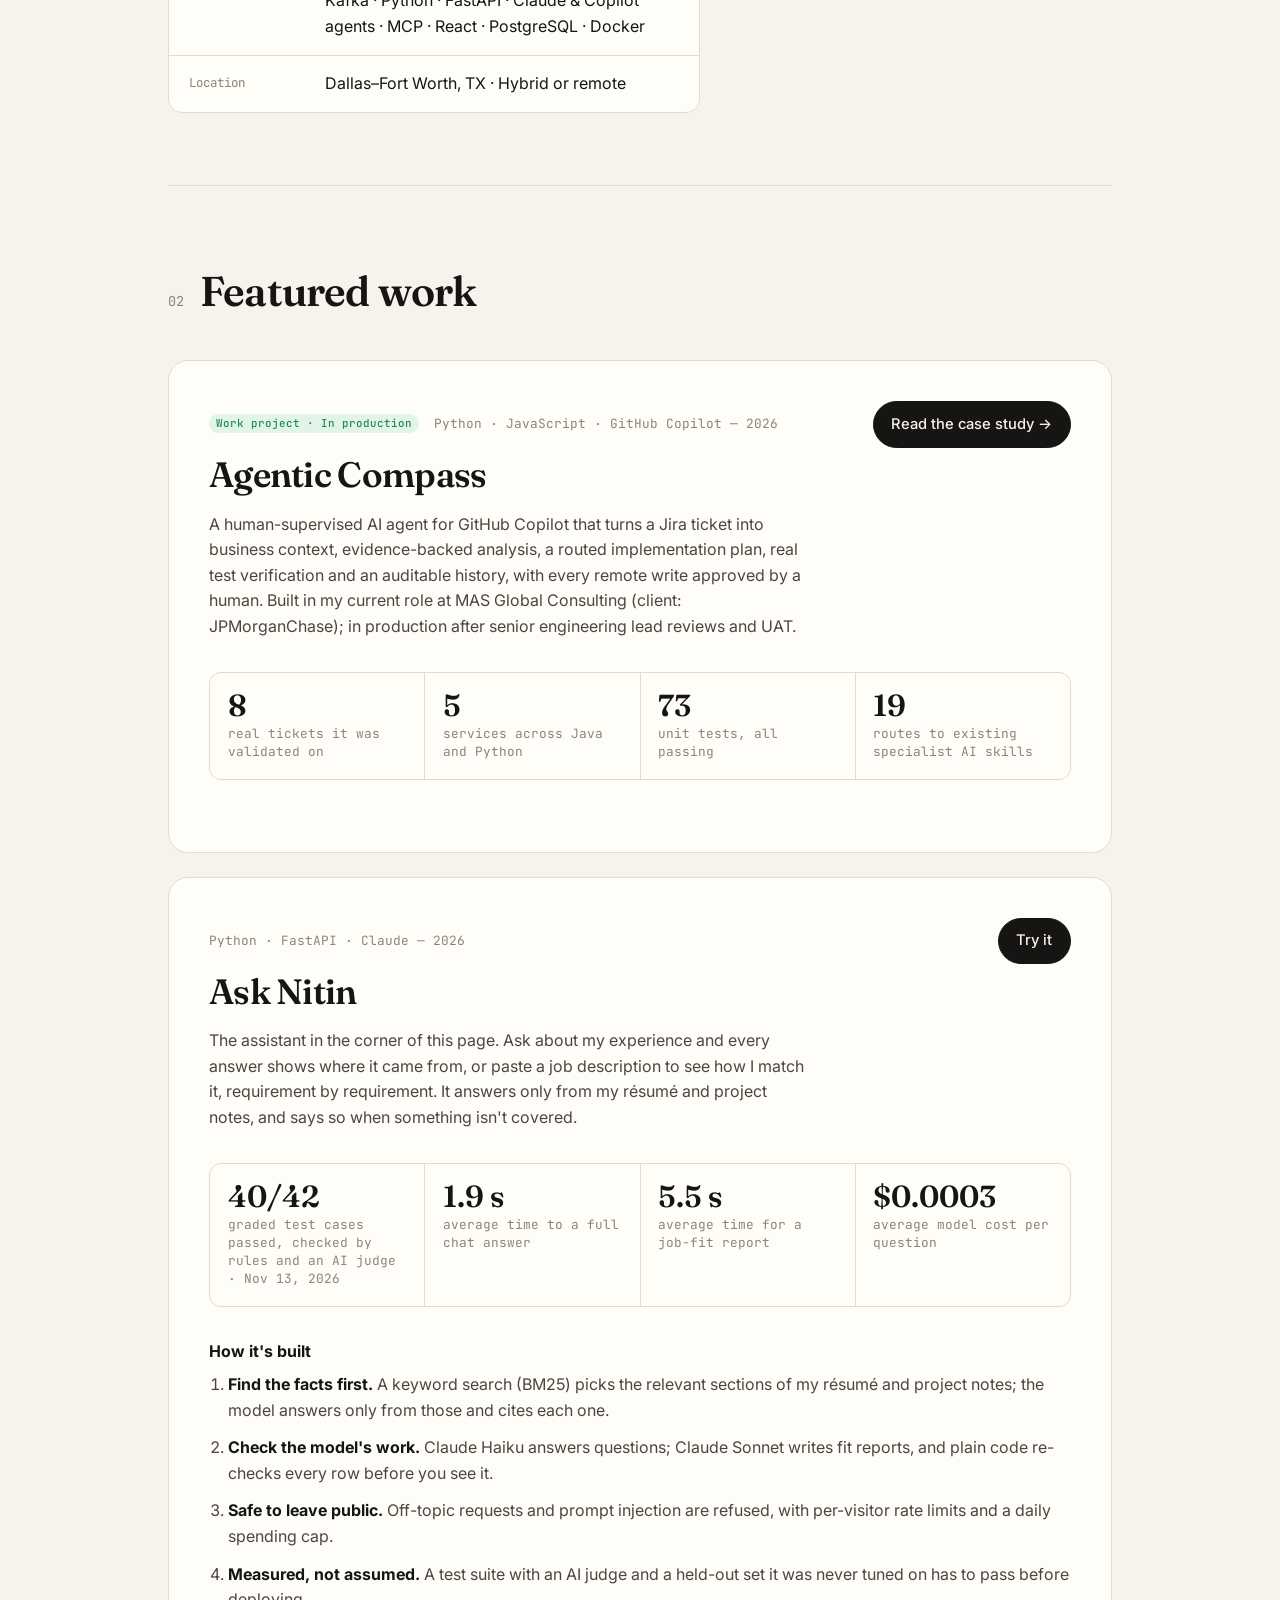
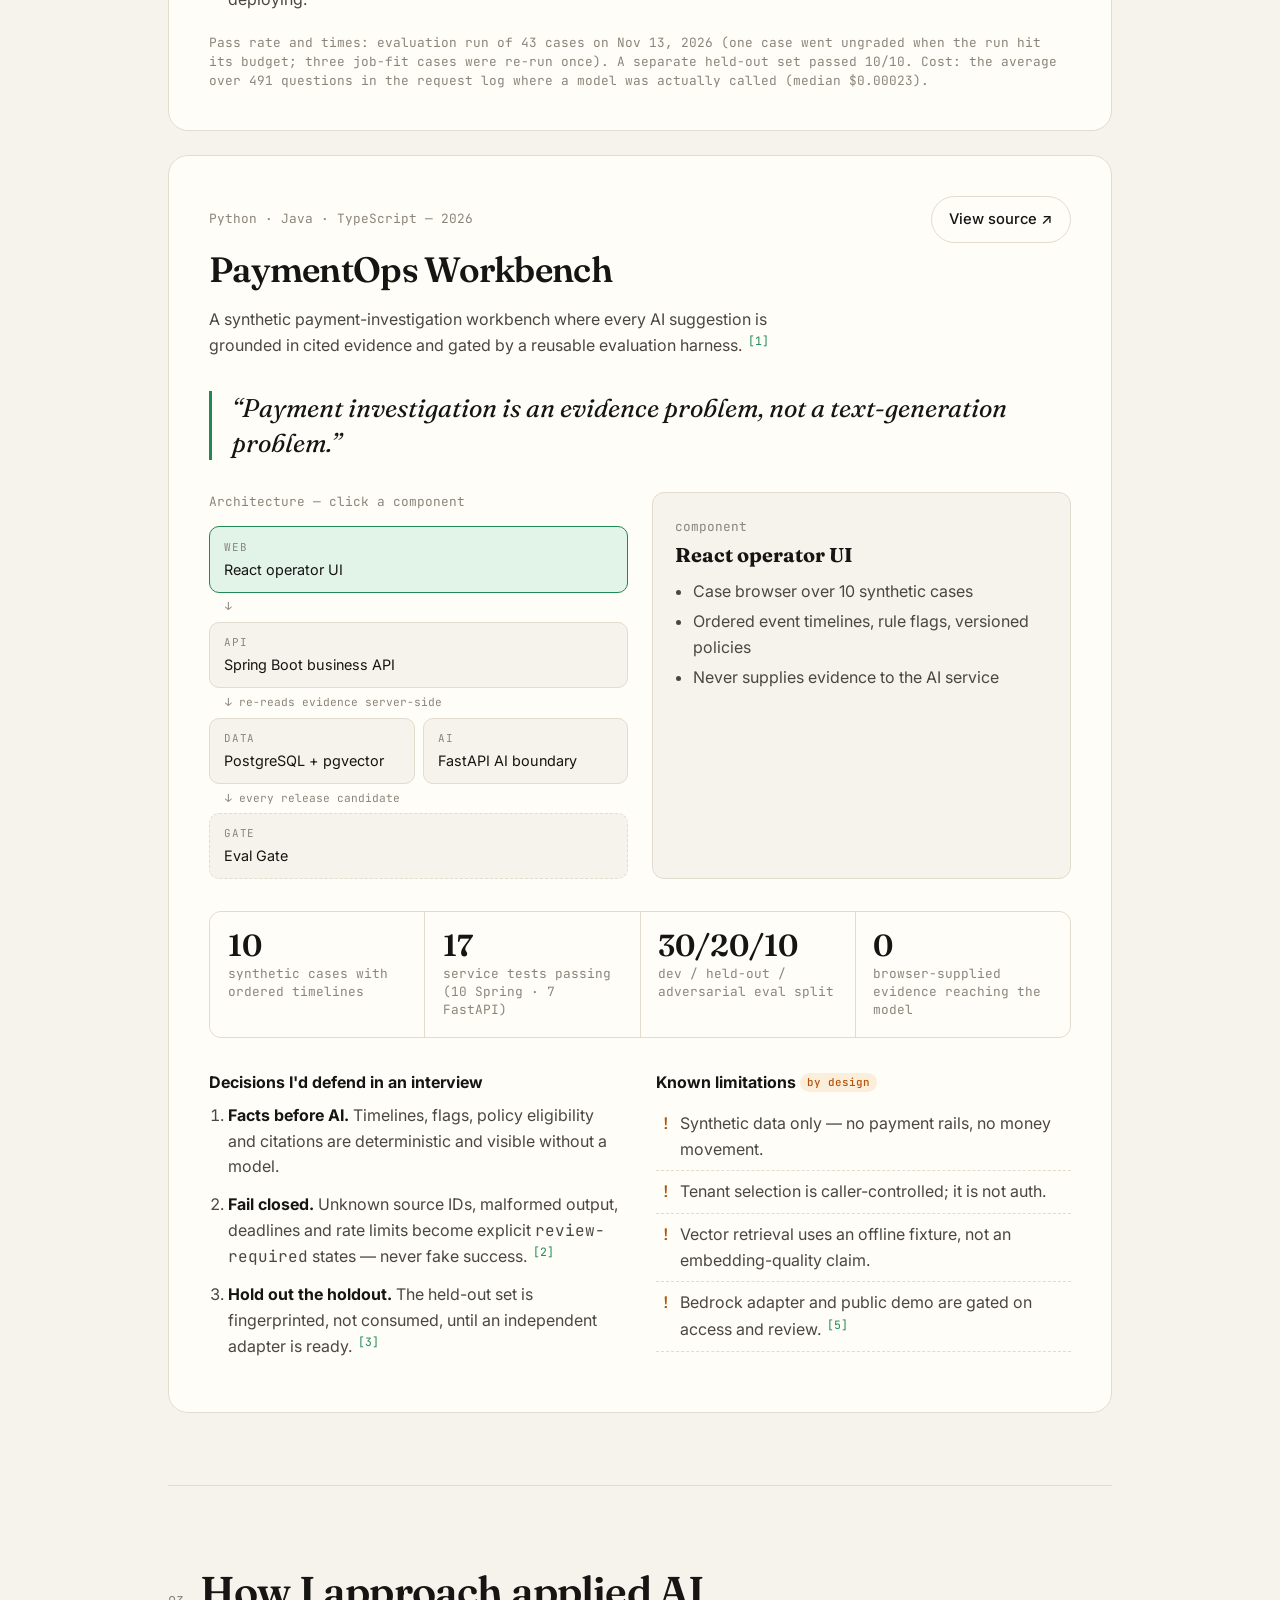
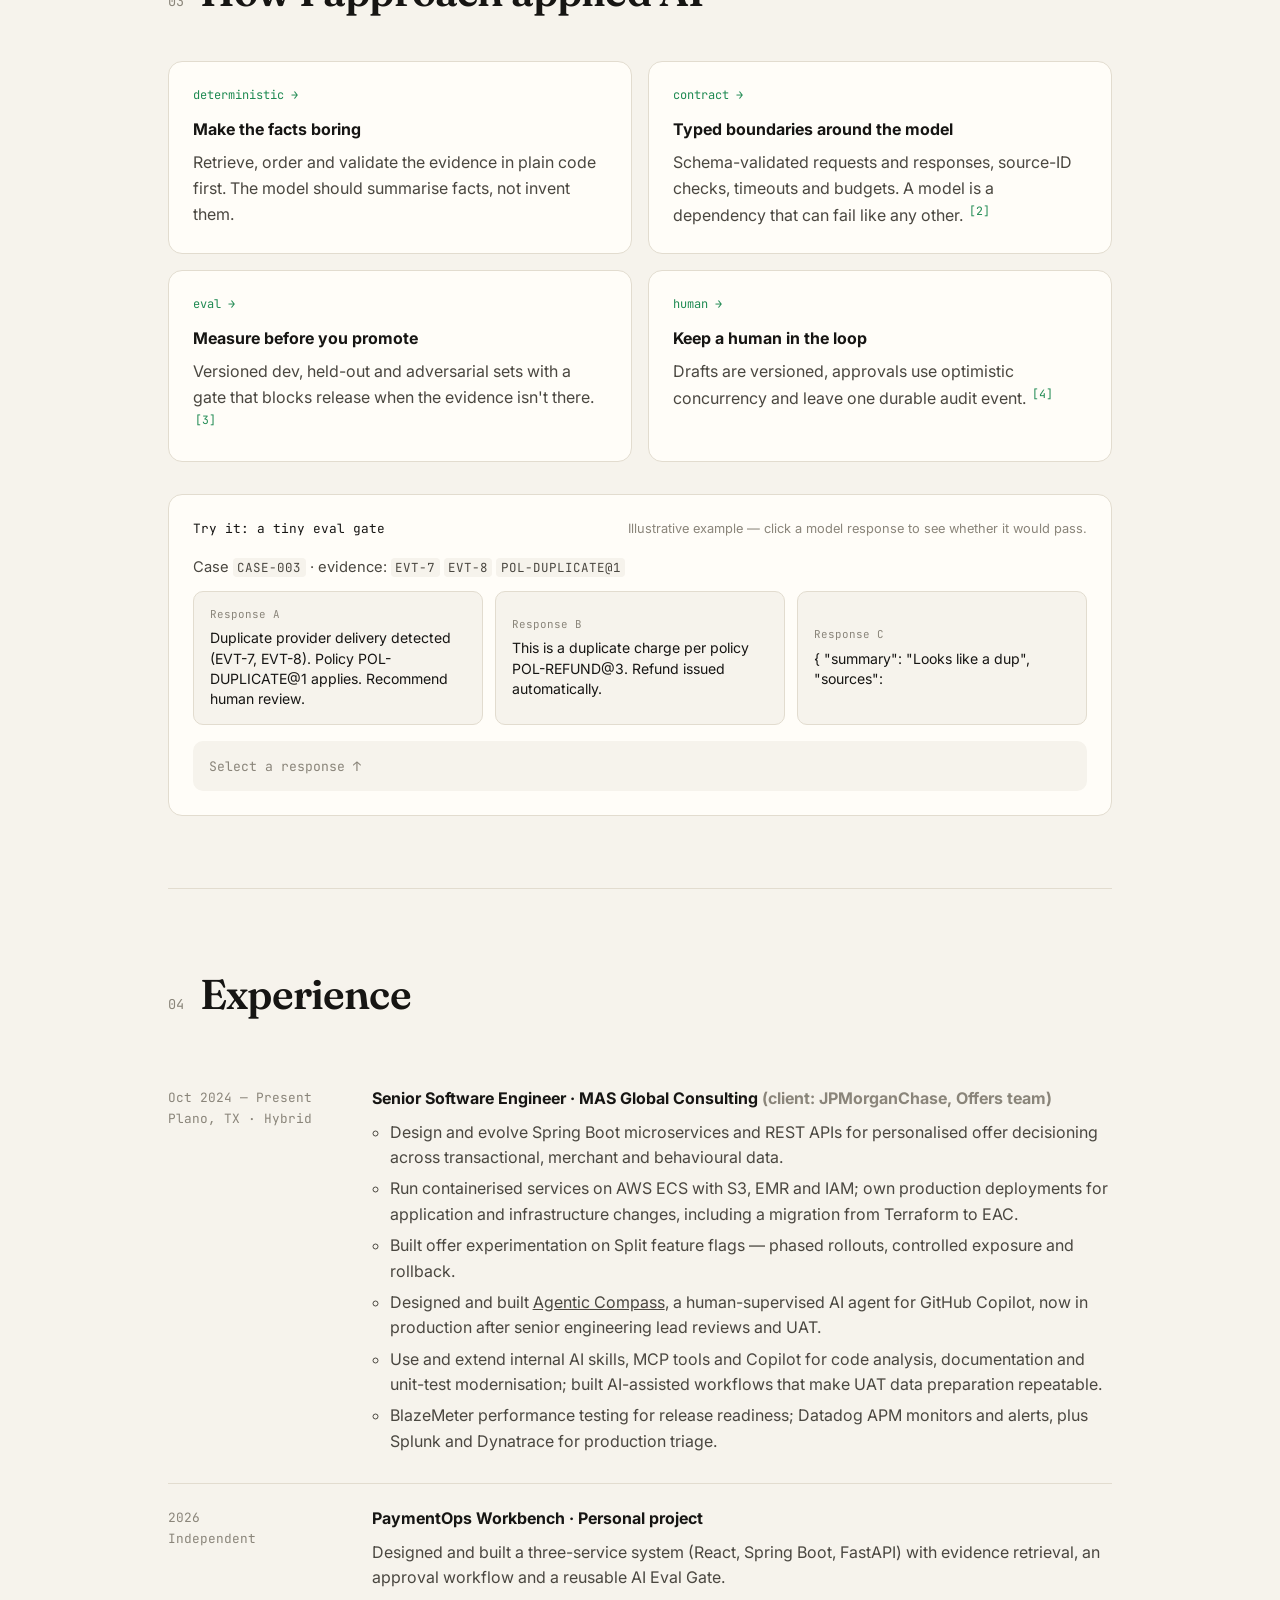
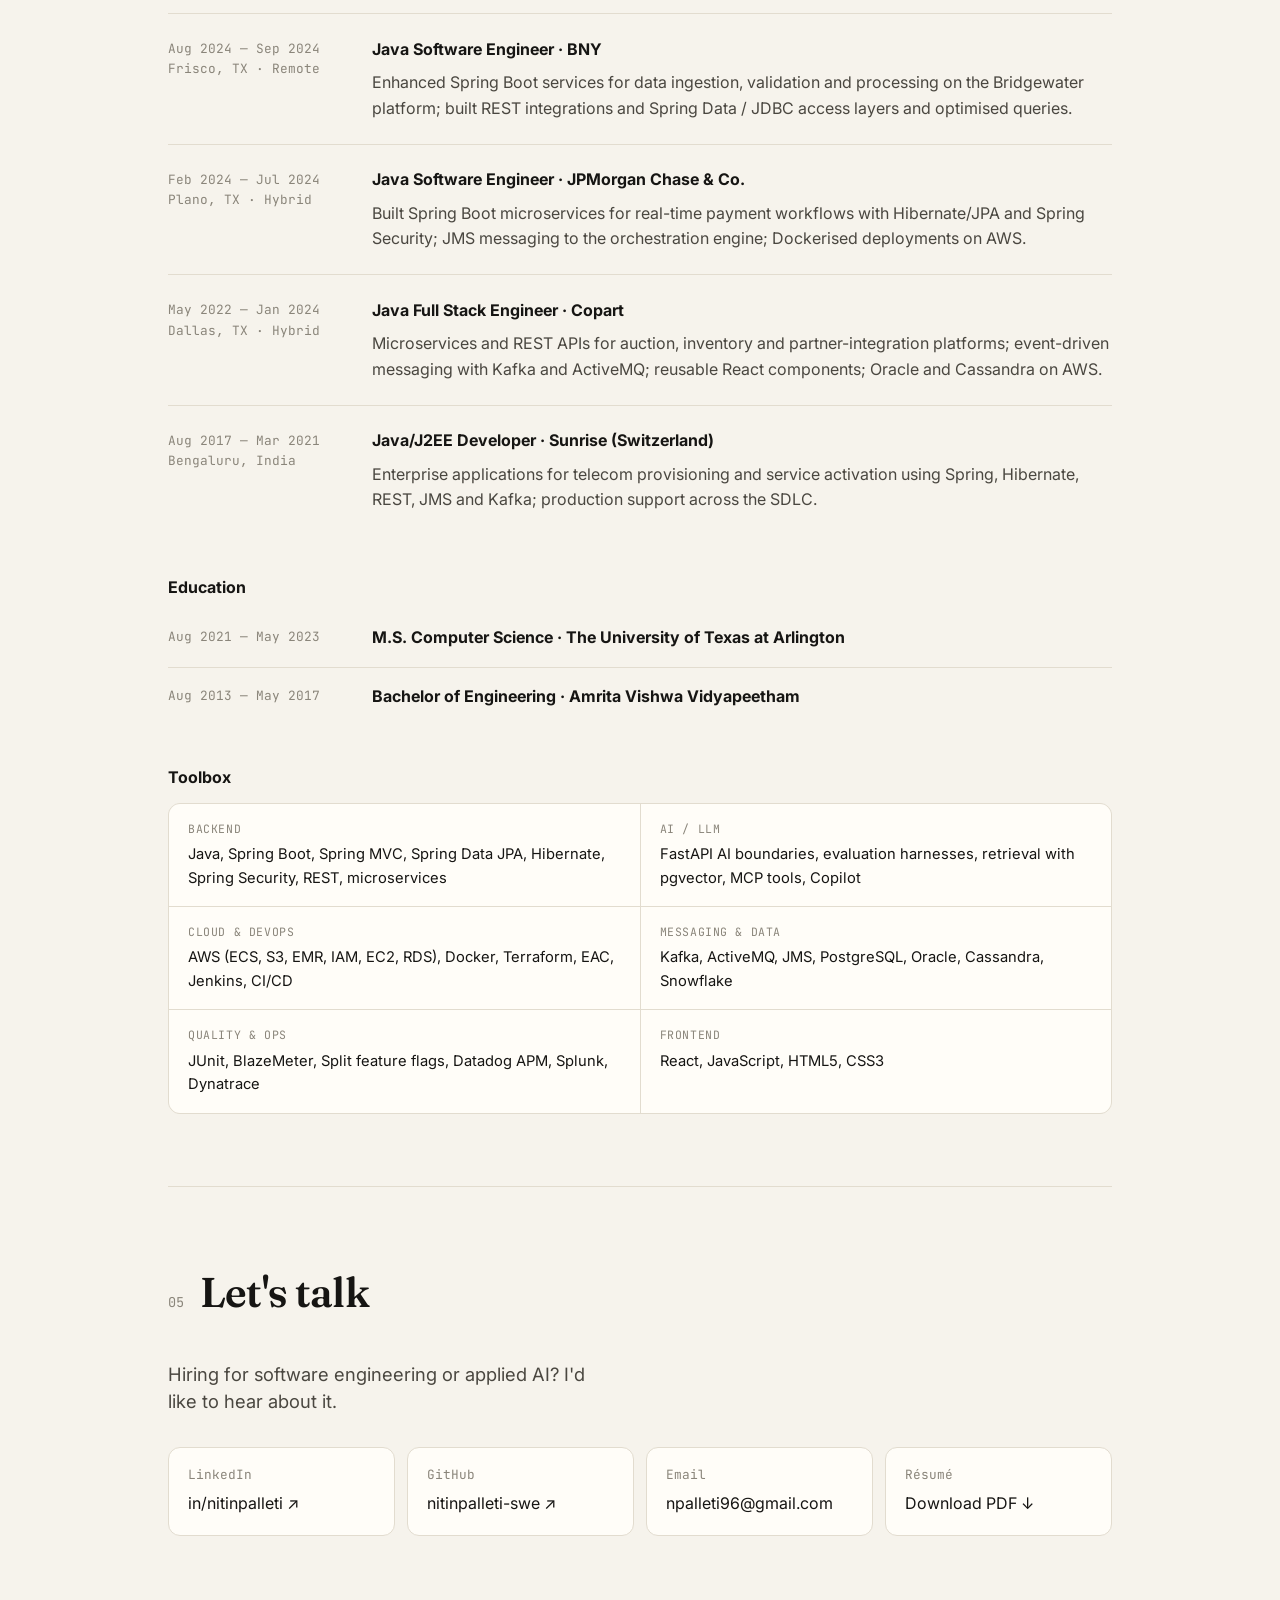
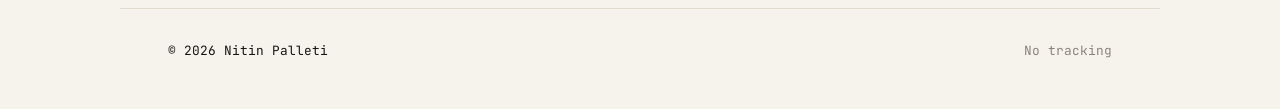
==== commit c148fcb0: "Step 11: Agentic Compass case study and senior title" ====
--- a/portfolio/index.html
+++ b/portfolio/index.html
@@ -56,21 +56,22 @@
       </div>
       <div class="brief">
         <dl>
-          <div><dt>Now</dt><dd>Java Software Engineer at <strong>JPMorganChase</strong>, Offers team</dd></div>
-          <div><dt>Experience</dt><dd>8+ years across banking, payments, telecom and digital commerce</dd></div>
-          <div><dt>Looking for</dt><dd>Senior Software Engineer, Applied AI Engineer, or AI Platform roles</dd></div>
-          <div><dt>Strengths</dt><dd>Cloud-native microservices, event-driven systems, production ownership, LLM boundaries &amp; evaluation</dd></div>
-          <div><dt>Stack</dt><dd>Java · Spring Boot · AWS (ECS, S3, EMR) · Kafka · Python · FastAPI · React · PostgreSQL / pgvector · Docker</dd></div>
+          <div><dt>Now</dt><dd>Senior Software Engineer at <strong>MAS Global Consulting</strong> (client: JPMorganChase, Offers team). Built and shipped <strong>Agentic Compass</strong>, an AI agent for GitHub Copilot, to production.</dd></div>
+          <div><dt>Track record</dt><dd>8+ years building and running production systems for JPMorganChase, BNY, Copart and Sunrise across banking, payments, telecom and commerce</dd></div>
+          <div><dt>AI I've shipped</dt><dd>Agentic Compass (in production at work) · Ask Nitin (live on this site) · PaymentOps Workbench (eval-gated AI review)</dd></div>
+          <div><dt>Strengths</dt><dd>Java microservices on AWS · agentic AI with guardrails · evals as release gates · owning deploys, monitoring and incidents</dd></div>
+          <div><dt>Looking for</dt><dd>Senior Software Engineer, Applied AI Engineer, Forward Deployed Engineer or AI Platform roles</dd></div>
+          <div><dt>Stack</dt><dd>Java · Spring Boot · AWS (ECS, S3, EMR) · Kafka · Python · FastAPI · Claude &amp; Copilot agents · MCP · React · PostgreSQL · Docker</dd></div>
           <div><dt>Location</dt><dd>Dallas–Fort Worth, TX · Hybrid or remote</dd></div>
         </dl>
         <div class="brief-side">
           <p class="mono small muted">What I bring to an applied AI team</p>
           <ul class="checks">
-            <li>8+ years shipping and operating production services in regulated finance <a class="cite" data-cite="6">[6]</a></li>
-            <li>AI-assisted engineering in daily use: MCP tools, internal AI skills, automated UAT data workflows <a class="cite" data-cite="6">[6]</a></li>
-            <li>Evals designed before features ship <a class="cite" data-cite="3">[3]</a></li>
-            <li>Typed contracts and fail-closed boundaries <a class="cite" data-cite="2">[2]</a></li>
-            <li>Honest documentation of what is and isn't verified <a class="cite" data-cite="5">[5]</a></li>
+            <li>An AI agent taken all the way to production in regulated finance: senior-lead reviews → UAT → production <a class="cite" data-cite="7">[7]</a></li>
+            <li>Guardrails by design: human-approved writes, least-privilege routing, append-only audit trails <a class="cite" data-cite="7">[7]</a></li>
+            <li>Evals as release gates: an LLM-judged test suite with a deploy threshold and a held-out set <a class="cite" data-cite="8">[8]</a></li>
+            <li>8+ years owning production services: deployments, monitoring, incident triage <a class="cite" data-cite="6">[6]</a></li>
+            <li>Grounded answers over confident guesses: citations, evidence labels, documented limits <a class="cite" data-cite="5">[5]</a></li>
           </ul>
         </div>
       </div>
@@ -82,6 +83,30 @@
         <span class="num mono">02</span>
         <h2>Featured work</h2>
       </div>
+
+      <!-- Agentic Compass: professional work; numbers from the case study (validation tickets, services, tests, routes) -->
+      <article class="project work">
+        <div class="project-top">
+          <div>
+            <p class="mono small muted"><span class="role-tag">Work project · In production</span> Python · JavaScript · GitHub Copilot — 2026</p>
+            <h3>Agentic Compass</h3>
+            <p class="project-sub">
+              A human-supervised AI agent for GitHub Copilot that turns a Jira ticket into business context,
+              evidence-backed analysis, a routed implementation plan, real test verification and an auditable
+              history, with every remote write approved by a human. Built in my current role at MAS Global
+              Consulting (client: JPMorganChase); in production after senior engineering lead reviews and UAT.
+            </p>
+          </div>
+          <a class="btn primary" href="agentic-compass.html">Read the case study →</a>
+        </div>
+
+        <div class="metrics">
+          <div class="metric"><span class="big">8</span><span class="mono small">real tickets it was validated on</span></div>
+          <div class="metric"><span class="big">5</span><span class="mono small">services across Java and Python</span></div>
+          <div class="metric"><span class="big">73</span><span class="mono small">unit tests, all passing</span></div>
+          <div class="metric"><span class="big">19</span><span class="mono small">routes to existing specialist AI skills</span></div>
+        </div>
+      </article>
 
       <!-- Ask Nitin: numbers from the eval run and request log of 2026-11-08 (see README → Evals) -->
       <article class="project ask-card">
@@ -100,9 +125,9 @@
         </div>
 
         <div class="metrics">
-          <div class="metric"><span class="big">35/37</span><span class="mono small">test cases passed, checked by rules and an AI judge · Nov 8, 2026</span></div>
-          <div class="metric"><span class="big">1.8 s</span><span class="mono small">average time to a full chat answer</span></div>
-          <div class="metric"><span class="big">5.0 s</span><span class="mono small">average time for a job-fit report</span></div>
+          <div class="metric"><span class="big">40/42</span><span class="mono small">graded test cases passed, checked by rules and an AI judge · Nov 13, 2026</span></div>
+          <div class="metric"><span class="big">1.9 s</span><span class="mono small">average time to a full chat answer</span></div>
+          <div class="metric"><span class="big">5.5 s</span><span class="mono small">average time for a job-fit report</span></div>
           <div class="metric"><span class="big">$0.0003</span><span class="mono small">average model cost per question</span></div>
         </div>
 
@@ -114,8 +139,9 @@
           <li><strong>Measured, not assumed.</strong> A test suite with an AI judge and a held-out set it was never tuned on has to pass before deploying.</li>
         </ol>
         <p class="mono small muted ask-note">
-          Pass rate and times: evaluation run of 37 cases on Nov 8, 2026. Cost: measured on test traffic before
-          launch, the average over 354 questions in the request log where a model was actually called (median $0.00020).
+          Pass rate and times: evaluation run of 43 cases on Nov 13, 2026 (one case went ungraded when the run hit its
+          budget; three job-fit cases were re-run once). A separate held-out set passed 10/10. Cost: the average over
+          491 questions in the request log where a model was actually called (median $0.00023).
         </p>
       </article>
 
@@ -234,11 +260,12 @@
         <li>
           <span class="when mono">Oct 2024 — Present<br><span class="muted">Plano, TX · Hybrid</span></span>
           <div>
-            <h4>Java Software Engineer · JPMorganChase <span class="role-tag">Offers</span></h4>
+            <h4>Senior Software Engineer · MAS Global Consulting <span class="muted">(client: JPMorganChase, Offers team)</span></h4>
             <ul class="bullets">
               <li>Design and evolve Spring Boot microservices and REST APIs for personalised offer decisioning across transactional, merchant and behavioural data.</li>
               <li>Run containerised services on AWS ECS with S3, EMR and IAM; own production deployments for application and infrastructure changes, including a migration from Terraform to EAC.</li>
               <li>Built offer experimentation on Split feature flags — phased rollouts, controlled exposure and rollback.</li>
+              <li>Designed and built <a href="agentic-compass.html">Agentic Compass</a>, a human-supervised AI agent for GitHub Copilot, now in production after senior engineering lead reviews and UAT.</li>
               <li>Use and extend internal AI skills, MCP tools and Copilot for code analysis, documentation and unit-test modernisation; built AI-assisted workflows that make UAT data preparation repeatable.</li>
               <li>BlazeMeter performance testing for release readiness; Datadog APM monitors and alerts, plus Splunk and Dynatrace for production triage.</li>
             </ul>
@@ -338,7 +365,7 @@
 
   <footer class="foot mono small">
     <span>© 2026 Nitin Palleti</span>
-    <span class="muted">Built by hand · no tracking</span>
+    <span class="muted">No tracking</span>
   </footer>
 
   <!-- citation popover -->
--- a/portfolio/styles.css
+++ b/portfolio/styles.css
@@ -251,3 +251,34 @@
   .nav.open a { padding: .75rem 0; font-size: 1rem; border-top: 1px dashed var(--line); }
   .nav.open a:first-child { border-top: 0; }
 }
+
+/* ── Agentic Compass card + case-study page ── */
+.project.work { margin-bottom: 1.5rem; }
+.project .role-tag { margin-right: .4rem; }
+.case-hero { padding: clamp(48px, 9vw, 110px) 0 48px; }
+.case-hero h1 { font-size: clamp(2.6rem, 8vw, 5rem); line-height: .98; }
+.case-hero .motto { font-family: var(--mono); font-size: .9rem; color: var(--accent); margin: 1rem 0 0; }
+.case-hero .lede { max-width: 48ch; }
+.back { display: block; width: fit-content; margin-bottom: 1.25rem; font-size: .85rem; color: var(--ink-2); text-decoration: none; }
+.back:hover { color: var(--ink); }
+.prose { max-width: 68ch; color: var(--ink-2); }
+.prose p { margin: 0 0 1rem; }
+.prose strong { color: var(--ink); }
+.flow { list-style: none; padding: 0; margin: 1.5rem 0 1rem; display: flex; flex-wrap: wrap; align-items: stretch; gap: .5rem; }
+.flow li { display: flex; align-items: center; gap: .5rem; }
+.flow li:not(:last-child)::after { content: "→"; font-family: var(--mono); color: var(--muted); }
+.flow .stepbox { background: var(--surface); border: 1px solid var(--line); border-radius: 10px; padding: .55rem .8rem; font-size: .88rem; line-height: 1.3; }
+.flow .stepbox .k { display: block; font-family: var(--mono); font-size: .64rem; color: var(--muted); text-transform: uppercase; letter-spacing: .06em; }
+.flow .human .stepbox { border: 1.5px dashed var(--accent); background: var(--accent-soft); }
+.flow-legend { font-size: .78rem; color: var(--muted); margin: 0 0 1.5rem; }
+.flow-legend .swatch { display: inline-block; width: .8rem; height: .8rem; border: 1.5px dashed var(--accent); background: var(--accent-soft); border-radius: 3px; vertical-align: -1px; margin-right: .35rem; }
+.results { list-style: none; padding: 0; margin: 0; display: grid; grid-template-columns: 1fr 1fr; gap: .75rem; }
+.results li { background: var(--surface); border: 1px solid var(--line); border-radius: 12px; padding: 1rem 1.1rem; color: var(--ink-2); font-size: .93rem; }
+.results .mono { display: block; font-size: .7rem; color: var(--muted); margin-bottom: .3rem; }
+.note { font-size: .8rem; color: var(--muted); margin-top: 1rem; }
+@media (max-width: 860px) { .results { grid-template-columns: 1fr; } }
+@media (max-width: 640px) {
+  .flow { flex-direction: column; align-items: stretch; }
+  .flow li { flex-direction: column; align-items: stretch; }
+  .flow li:not(:last-child)::after { content: "↓"; text-align: center; }
+}
